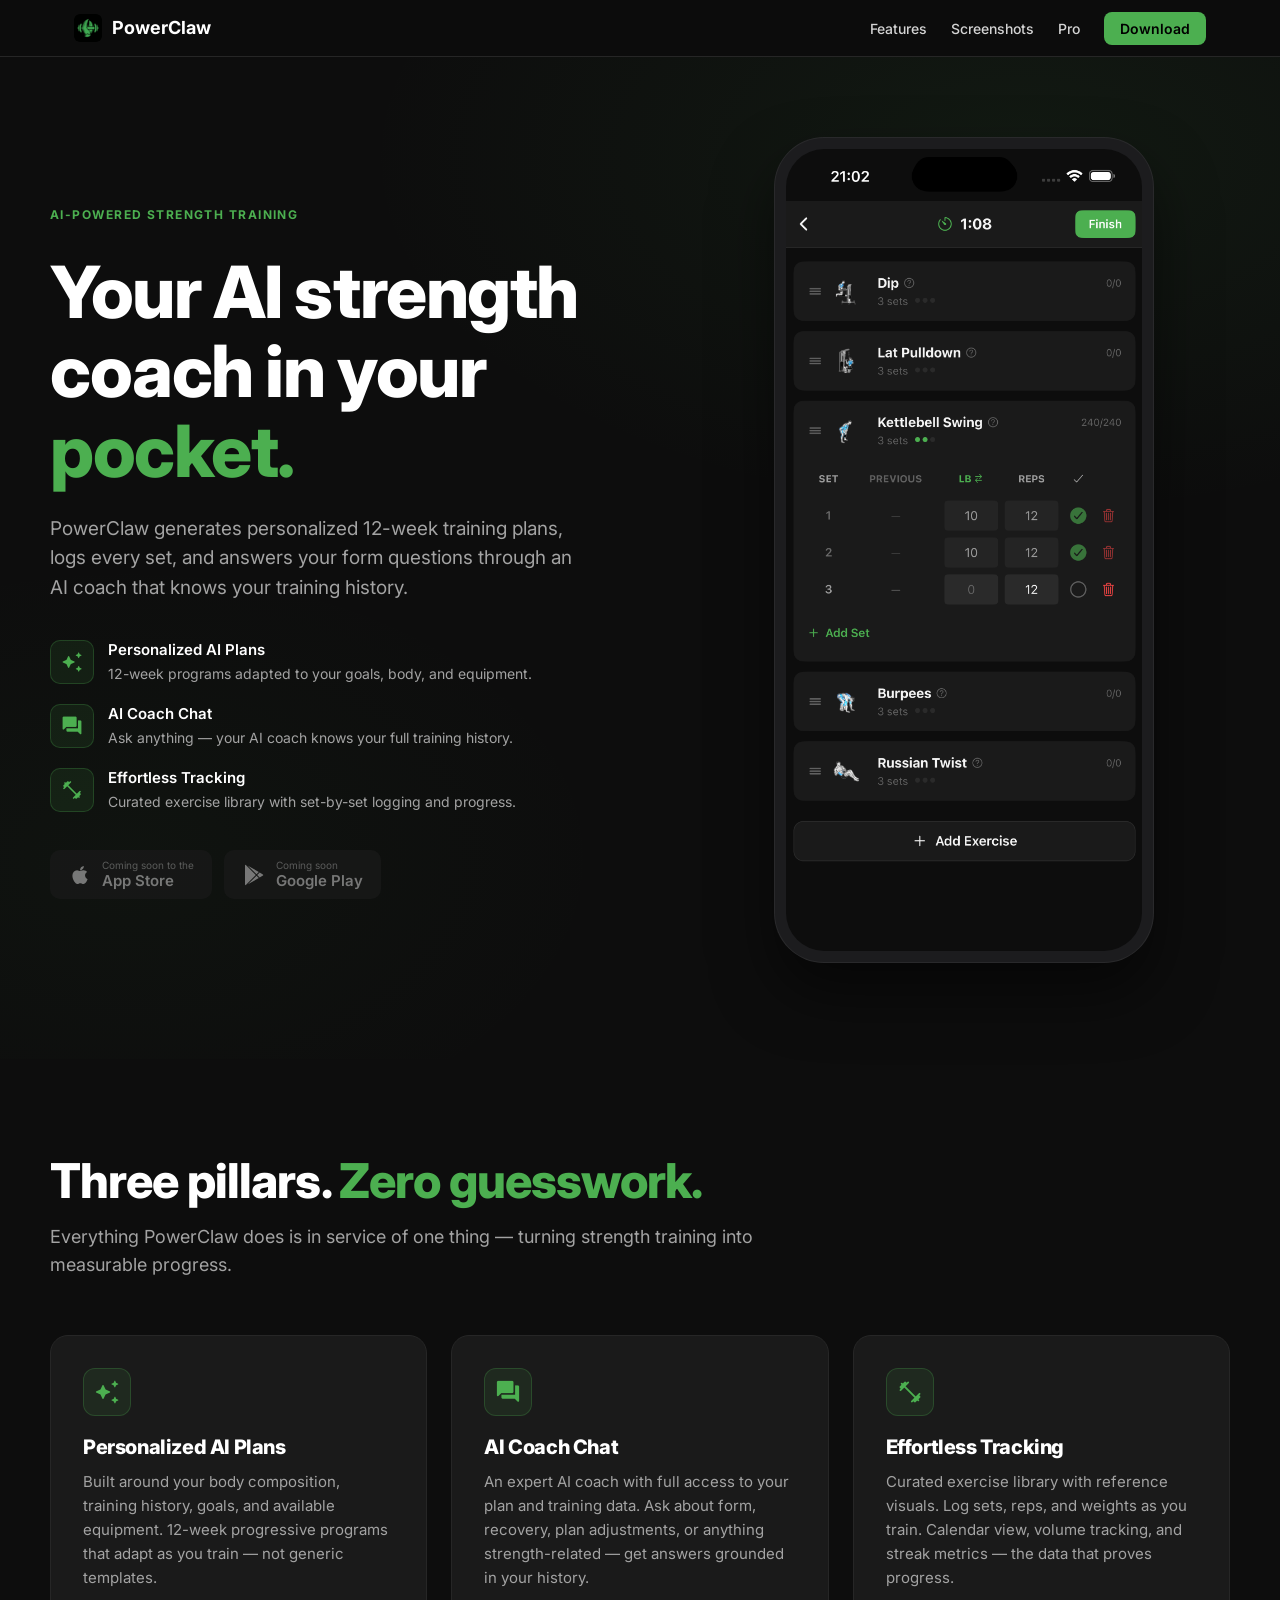
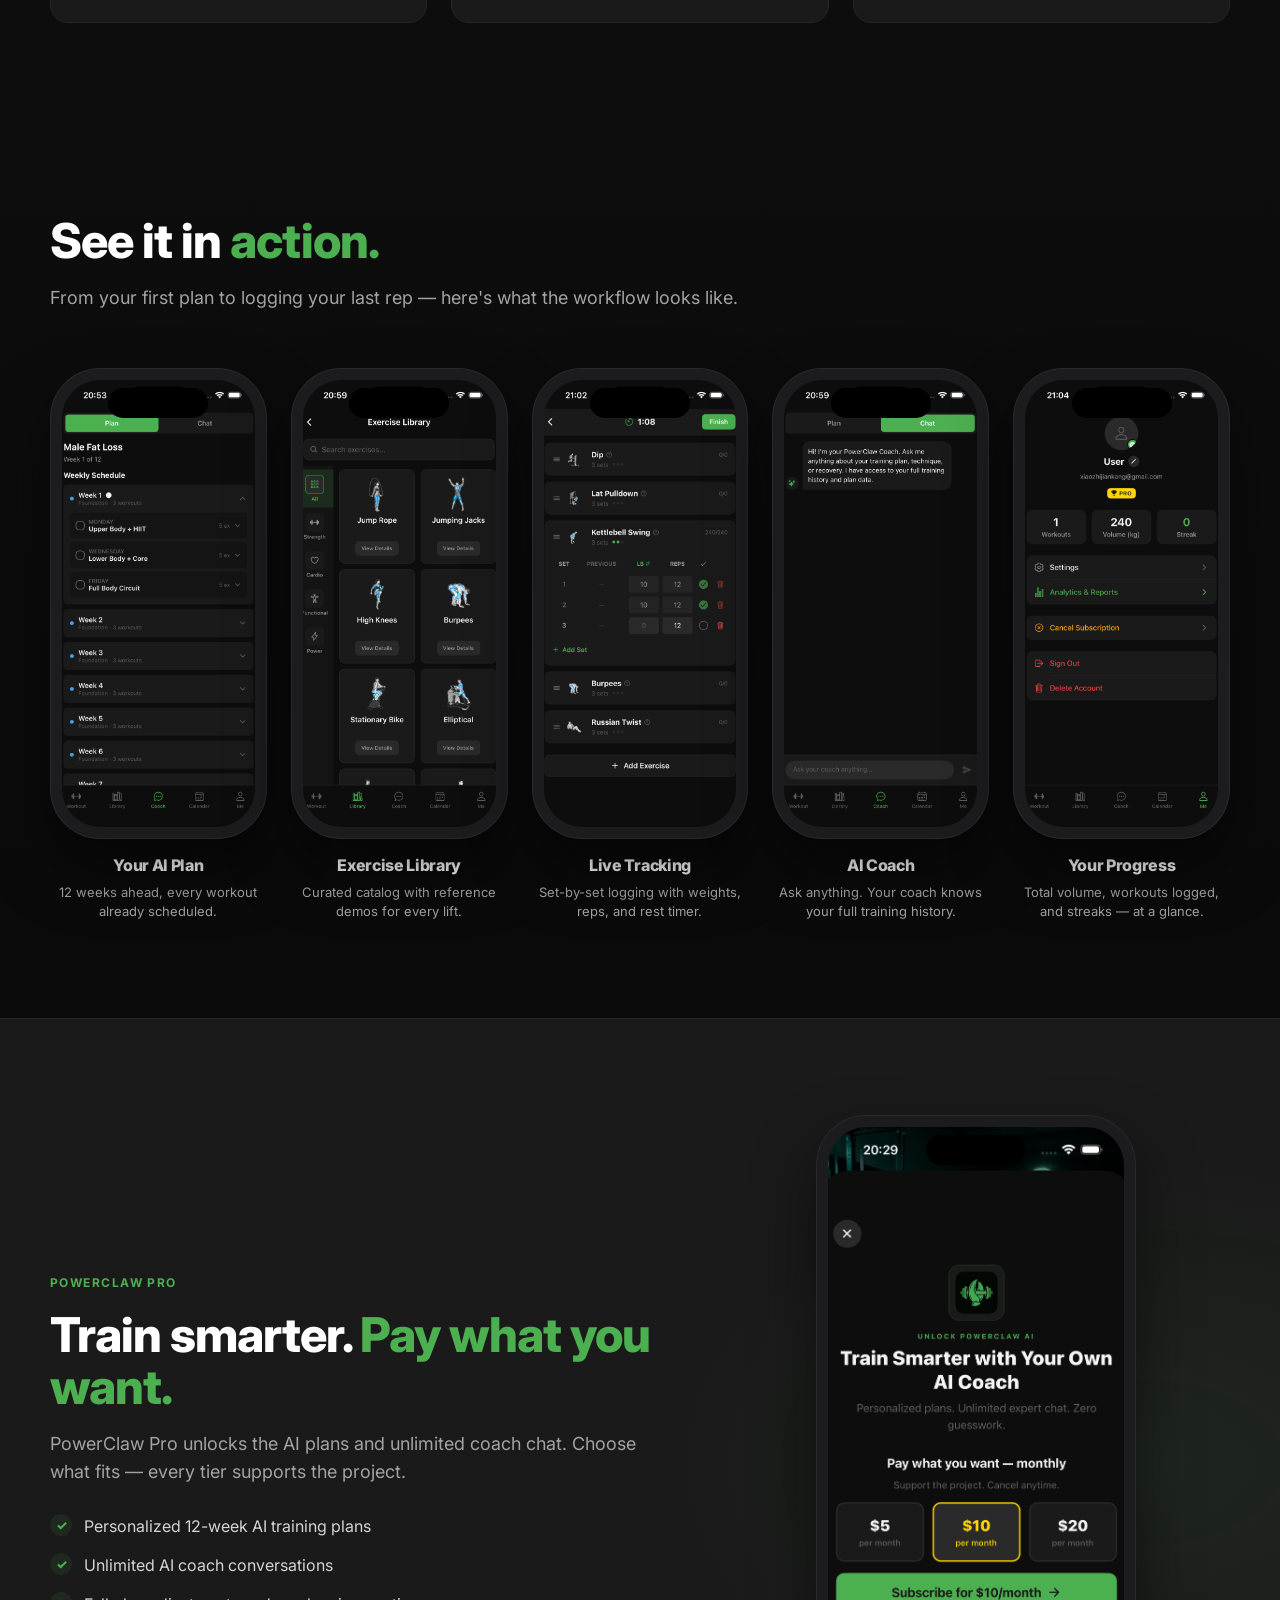
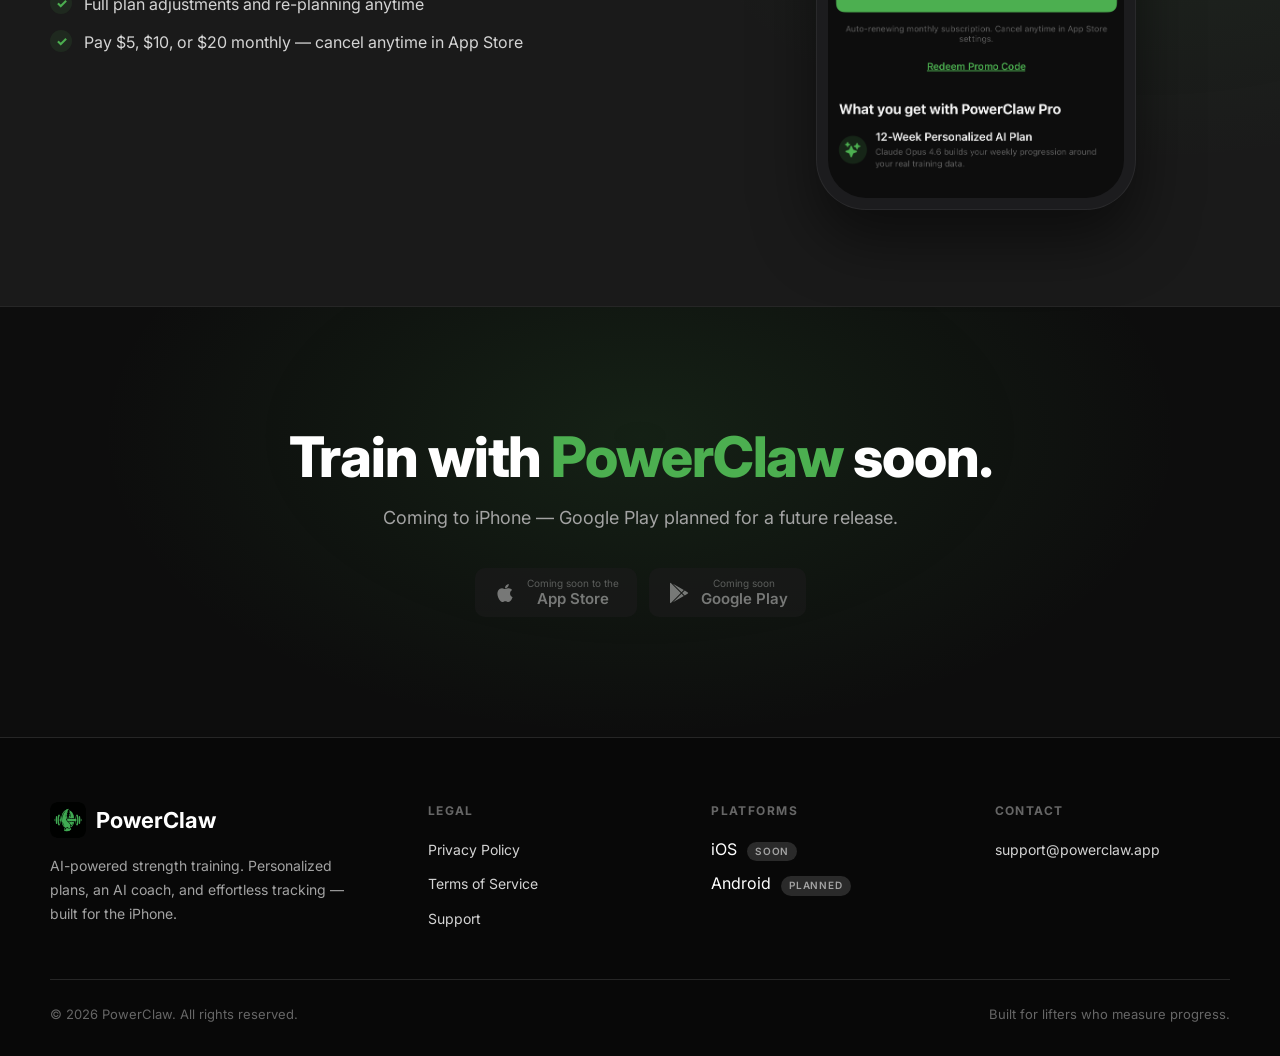
==== index.html @ 8680139c "init: PowerClaw marketing site 5-section dark-theme landing (hero / features / showcase / pro / cta)" ====
<!DOCTYPE html>
<html lang="en">
<head>
<meta charset="UTF-8">
<meta name="viewport" content="width=device-width, initial-scale=1">
<title>PowerClaw — AI-Powered Strength Training</title>
<meta name="description" content="PowerClaw generates personalized 12-week training plans, tracks every set, and answers your form questions through an AI coach that knows your training history.">
<meta property="og:title" content="PowerClaw — AI-Powered Strength Training">
<meta property="og:description" content="Personalized AI training plans, an AI coach that knows your data, and effortless workout tracking — all in one iPhone app.">
<meta property="og:type" content="website">
<meta property="og:url" content="https://powerclaw.app/">
<meta name="theme-color" content="#0D0D0D">
<link rel="icon" type="image/png" href="assets/logo.png">
<link rel="preconnect" href="https://fonts.googleapis.com">
<link rel="preconnect" href="https://fonts.gstatic.com" crossorigin>
<link href="https://fonts.googleapis.com/css2?family=Inter:wght@400;500;600;700;800;900&display=swap" rel="stylesheet">
<link rel="stylesheet" href="https://fonts.googleapis.com/icon?family=Material+Symbols+Rounded:opsz,wght,FILL,GRAD@48,500,1,0">
<style>
  * { box-sizing: border-box; margin: 0; padding: 0; }
  :root {
    --brand: #4CAF50;
    --brand-dark: #388E3C;
    --brand-light: #66BB6A;
    --brand-tint: rgba(76, 175, 80, 0.1);
    --bg-page: #0D0D0D;
    --bg-surface: #1A1A1A;
    --bg-surface-2: #232323;
    --bg-elevated: #2A2A2A;
    --text-primary: #FFFFFF;
    --text-secondary: #D4D4D4;
    --text-tertiary: #A3A3A3;
    --text-muted: #666666;
    --border: #262626;
    --border-strong: #333333;
  }
  /* Material Symbols Rounded — declares the .ms class so <span class="ms">icon_name</span> renders as a glyph */
  .ms {
    font-family: 'Material Symbols Rounded';
    font-weight: 500;
    font-style: normal;
    line-height: 1;
    text-transform: none;
    letter-spacing: normal;
    white-space: nowrap;
    word-wrap: normal;
    direction: ltr;
    -webkit-font-feature-settings: 'liga';
    -webkit-font-smoothing: antialiased;
    font-variation-settings: 'FILL' 1, 'wght' 500, 'GRAD' 0, 'opsz' 48;
  }

  html { scroll-behavior: smooth; }
  body {
    font-family: 'Inter', -apple-system, BlinkMacSystemFont, sans-serif;
    background: var(--bg-page);
    color: var(--text-primary);
    line-height: 1.55;
    -webkit-font-smoothing: antialiased;
    -moz-osx-font-smoothing: grayscale;
  }

  /* iPhone device frame — wraps a 1320x2868 screenshot */
  .phone {
    position: relative;
    width: 100%;
    max-width: 320px;
    aspect-ratio: 1320 / 2868;
    background: #1C1C1E;
    border-radius: 50px;
    padding: 12px;
    box-shadow:
      0 30px 60px rgba(0, 0, 0, 0.5),
      0 0 0 1px rgba(255, 255, 255, 0.06) inset;
    margin: 0 auto;
  }
  .phone img {
    width: 100%; height: 100%;
    border-radius: 38px;
    display: block;
    object-fit: cover;
  }
  /* Dynamic Island */
  .phone::before {
    content: ""; position: absolute;
    top: 20px; left: 50%; transform: translateX(-50%);
    width: 100px; height: 30px;
    background: #000;
    border-radius: 16px;
    z-index: 2;
  }
  .phone.lg { max-width: 380px; }

  /* Top nav */
  nav.top {
    position: sticky; top: 0; z-index: 50;
    background: rgba(13, 13, 13, 0.85);
    backdrop-filter: saturate(180%) blur(20px);
    -webkit-backdrop-filter: saturate(180%) blur(20px);
    border-bottom: 1px solid var(--border);
  }
  nav.top .inner {
    max-width: 1180px; margin: 0 auto;
    padding: 14px 24px;
    display: flex; align-items: center; justify-content: space-between;
  }
  nav.top .logo {
    display: flex; align-items: center; gap: 10px;
    color: var(--text-primary); text-decoration: none;
    font-weight: 700; font-size: 18px;
  }
  nav.top .logo img { width: 28px; height: 28px; border-radius: 6px; }
  nav.top ul { list-style: none; display: flex; align-items: center; gap: 24px; }
  nav.top a { color: var(--text-secondary); text-decoration: none; font-size: 14px; font-weight: 500; }
  nav.top a:hover { color: var(--text-primary); }
  nav.top .btn-cta {
    background: var(--brand);
    color: #000;
    padding: 8px 16px;
    border-radius: 8px;
    font-weight: 600;
  }
  nav.top .btn-cta:hover { background: var(--brand-light); color: #000; }
  .desktop-only { display: list-item; }
  @media (max-width: 640px) { .desktop-only { display: none; } }

  /* Section + container */
  .section { padding: 96px 24px; }
  .container { max-width: 1180px; margin: 0 auto; }
  h1, h2, h3, h4 { font-weight: 800; letter-spacing: -0.02em; line-height: 1.1; }
  h1 span, h2 span { color: var(--brand); }
  .eyebrow {
    display: inline-block;
    text-transform: uppercase; letter-spacing: 0.12em;
    font-size: 12px; font-weight: 700;
    color: var(--brand);
    margin-bottom: 16px;
  }
  .section-lead { color: var(--text-tertiary); font-size: 18px; max-width: 720px; margin: 16px 0 56px; }

  /* HERO */
  section.hero {
    padding: 80px 24px 96px;
    background:
      radial-gradient(1100px 600px at 80% 10%, rgba(76, 175, 80, 0.08), transparent 60%),
      radial-gradient(800px 500px at 10% 80%, rgba(76, 175, 80, 0.04), transparent 60%),
      var(--bg-page);
  }
  section.hero .inner {
    max-width: 1180px; margin: 0 auto;
    display: grid; grid-template-columns: 1.1fr 1fr; gap: 64px;
    align-items: center;
  }
  section.hero h1 { font-size: clamp(40px, 6vw, 72px); margin: 12px 0 24px; }
  section.hero .lead { color: var(--text-tertiary); font-size: 19px; max-width: 540px; margin-bottom: 36px; }
  .hero-pillars { display: flex; flex-direction: column; gap: 16px; margin-bottom: 36px; }
  .hero-pillar { display: flex; gap: 14px; align-items: center; }
  .hero-pillar .icon {
    flex-shrink: 0;
    width: 44px; height: 44px;
    background: var(--brand-tint);
    border: 1px solid rgba(76, 175, 80, 0.25);
    border-radius: 10px;
    display: grid; place-items: center;
    color: var(--brand);
  }
  .hero-pillar .icon .ms { font-size: 22px; }
  .hero-pillar .txt strong { display: block; color: var(--text-primary); font-weight: 600; font-size: 15px; }
  .hero-pillar .txt span { color: var(--text-tertiary); font-size: 14px; }
  .stores { display: flex; gap: 12px; flex-wrap: wrap; }
  .store-btn {
    display: inline-flex; align-items: center; gap: 10px;
    background: #fff; color: #000;
    padding: 10px 18px;
    border-radius: 10px;
    text-decoration: none;
    transition: transform 0.15s ease;
  }
  .store-btn:hover { transform: translateY(-2px); }
  .store-btn svg { width: 24px; height: 24px; fill: #000; }
  .store-btn .meta { display: flex; flex-direction: column; line-height: 1.15; }
  .store-btn .meta small { font-size: 10px; opacity: 0.7; }
  .store-btn .meta strong { font-size: 15px; font-weight: 600; }
  .store-btn.disabled {
    background: var(--bg-surface);
    color: var(--text-tertiary);
    pointer-events: none;
    opacity: 0.7;
  }
  .store-btn.disabled svg { fill: var(--text-tertiary); }

  @media (max-width: 900px) {
    section.hero .inner { grid-template-columns: 1fr; gap: 48px; }
    section.hero h1 { text-align: center; }
    section.hero .lead { text-align: center; margin-left: auto; margin-right: auto; }
    .hero-pillars { max-width: 480px; margin-left: auto; margin-right: auto; }
    .stores { justify-content: center; }
  }

  /* FEATURES */
  #features { background: var(--bg-page); }
  #features h2 { font-size: clamp(32px, 4.5vw, 48px); }
  .features {
    display: grid; grid-template-columns: repeat(3, 1fr); gap: 24px;
  }
  .feature-card {
    background: var(--bg-surface);
    border: 1px solid var(--border);
    border-radius: 18px;
    padding: 32px;
    transition: transform 0.2s ease, border-color 0.2s ease;
  }
  .feature-card:hover {
    transform: translateY(-4px);
    border-color: var(--border-strong);
  }
  .feature-icon {
    width: 48px; height: 48px;
    background: var(--brand-tint);
    border: 1px solid rgba(76, 175, 80, 0.25);
    border-radius: 12px;
    display: grid; place-items: center;
    color: var(--brand);
    margin-bottom: 20px;
  }
  .feature-icon .ms { font-size: 26px; }
  .feature-card h3 { font-size: 20px; margin-bottom: 12px; }
  .feature-card p { color: var(--text-tertiary); font-size: 15px; line-height: 1.6; }
  @media (max-width: 900px) { .features { grid-template-columns: 1fr; } }

  /* SHOWCASE */
  #screenshots { background: linear-gradient(180deg, var(--bg-page) 0%, #0A0A0A 100%); }
  #screenshots h2 { font-size: clamp(32px, 4.5vw, 48px); }
  .showcase-grid {
    display: grid; grid-template-columns: repeat(5, 1fr); gap: 24px;
    margin-top: 16px;
  }
  .ss-card { text-align: center; }
  .ss-card .phone { margin-bottom: 18px; max-width: 220px; }
  .ss-card h4 { font-size: 16px; margin-bottom: 8px; }
  .ss-card p { color: var(--text-tertiary); font-size: 13px; line-height: 1.5; }
  @media (max-width: 1100px) { .showcase-grid { grid-template-columns: repeat(3, 1fr); } }
  @media (max-width: 700px) { .showcase-grid { grid-template-columns: repeat(2, 1fr); gap: 32px 16px; } }
  @media (max-width: 420px) { .showcase-grid { grid-template-columns: 1fr; } }

  /* PRO */
  #pro {
    background:
      radial-gradient(800px 500px at 90% 50%, rgba(76, 175, 80, 0.08), transparent 60%),
      var(--bg-surface);
    border-top: 1px solid var(--border);
    border-bottom: 1px solid var(--border);
  }
  #pro .inner {
    display: grid; grid-template-columns: 1.2fr 1fr; gap: 64px;
    align-items: center;
  }
  #pro h2 { font-size: clamp(32px, 4.5vw, 48px); }
  #pro .lead { color: var(--text-tertiary); font-size: 18px; margin: 16px 0 28px; }
  .pro-points {
    list-style: none; display: flex; flex-direction: column; gap: 14px;
    margin-top: 8px;
  }
  .pro-points li {
    display: flex; align-items: flex-start; gap: 12px;
    color: var(--text-secondary); font-size: 16px;
  }
  .pro-points li::before {
    content: "✓";
    color: var(--brand);
    font-weight: 800;
    flex-shrink: 0;
    width: 22px; height: 22px;
    background: var(--brand-tint);
    border-radius: 50%;
    display: grid; place-items: center;
    font-size: 13px;
  }
  @media (max-width: 900px) { #pro .inner { grid-template-columns: 1fr; gap: 48px; } }

  /* CTA */
  section.cta {
    padding: 120px 24px;
    background:
      radial-gradient(900px 500px at 50% 30%, rgba(76, 175, 80, 0.12), transparent 60%),
      var(--bg-page);
    text-align: center;
  }
  section.cta h2 { font-size: clamp(36px, 5vw, 56px); margin-bottom: 16px; }
  section.cta p { color: var(--text-tertiary); font-size: 18px; margin-bottom: 36px; }
  section.cta .stores { justify-content: center; }

  /* Footer */
  footer {
    background: #080808;
    border-top: 1px solid var(--border);
    padding: 64px 24px 32px;
  }
  footer .inner { max-width: 1180px; margin: 0 auto; }
  .footer-grid {
    display: grid; grid-template-columns: 1.4fr 1fr 1fr 1fr; gap: 48px;
    margin-bottom: 48px;
  }
  .footer-brand .logo {
    display: flex; align-items: center; gap: 10px;
    color: var(--text-primary); text-decoration: none;
    font-weight: 700; font-size: 22px;
    margin-bottom: 16px;
  }
  .footer-brand .logo img { width: 36px; height: 36px; border-radius: 8px; }
  .footer-brand p { color: var(--text-tertiary); font-size: 14px; max-width: 300px; line-height: 1.7; }
  footer h5 { font-size: 12px; text-transform: uppercase; letter-spacing: 0.12em; color: var(--text-muted); margin-bottom: 16px; font-weight: 700; }
  footer ul { list-style: none; display: flex; flex-direction: column; gap: 10px; }
  footer ul a { color: var(--text-secondary); text-decoration: none; font-size: 14px; transition: color 0.15s; }
  footer ul a:hover { color: var(--brand); }
  .pill {
    display: inline-block;
    background: var(--bg-elevated);
    color: var(--text-tertiary);
    font-size: 10px;
    font-weight: 600;
    padding: 2px 8px;
    border-radius: 10px;
    margin-left: 6px;
    text-transform: uppercase;
    letter-spacing: 0.08em;
  }
  .footer-bottom {
    border-top: 1px solid var(--border);
    padding-top: 24px;
    display: flex; justify-content: space-between; align-items: center;
    color: var(--text-muted); font-size: 13px;
  }
  @media (max-width: 900px) { .footer-grid { grid-template-columns: 1fr 1fr; gap: 32px; } }
  @media (max-width: 540px) {
    .footer-grid { grid-template-columns: 1fr; }
    .footer-bottom { flex-direction: column; gap: 8px; text-align: center; }
  }
</style>
</head>
<body>

<!-- NAV -->
<nav class="top">
  <div class="inner">
    <a href="#" class="logo"><img src="assets/logo.png" alt="PowerClaw logo">PowerClaw</a>
    <ul>
      <li class="desktop-only"><a href="#features">Features</a></li>
      <li class="desktop-only"><a href="#screenshots">Screenshots</a></li>
      <li class="desktop-only"><a href="#pro">Pro</a></li>
      <li><a href="#download" class="btn-cta">Download</a></li>
    </ul>
  </div>
</nav>

<!-- HERO -->
<section class="hero">
  <div class="inner">
    <div>
      <div class="eyebrow">AI-Powered Strength Training</div>
      <h1>Your AI strength<br>coach in your <span>pocket.</span></h1>
      <p class="lead">PowerClaw generates personalized 12-week training plans, logs every set, and answers your form questions through an AI coach that knows your training history.</p>

      <div class="hero-pillars">
        <div class="hero-pillar">
          <div class="icon"><span class="ms">auto_awesome</span></div>
          <div class="txt">
            <strong>Personalized AI Plans</strong>
            <span>12-week programs adapted to your goals, body, and equipment.</span>
          </div>
        </div>
        <div class="hero-pillar">
          <div class="icon"><span class="ms">forum</span></div>
          <div class="txt">
            <strong>AI Coach Chat</strong>
            <span>Ask anything — your AI coach knows your full training history.</span>
          </div>
        </div>
        <div class="hero-pillar">
          <div class="icon"><span class="ms">fitness_center</span></div>
          <div class="txt">
            <strong>Effortless Tracking</strong>
            <span>Curated exercise library with set-by-set logging and progress.</span>
          </div>
        </div>
      </div>

      <div class="stores">
        <a href="#" class="store-btn disabled" aria-label="App Store — Coming Soon">
          <svg viewBox="0 0 24 24"><path d="M17.05 20.28c-.98.95-2.05.8-3.08.35-1.09-.46-2.09-.48-3.24 0-1.44.62-2.2.44-3.06-.35C2.79 15.25 3.51 7.59 9.05 7.31c1.35.07 2.29.74 3.08.8 1.18-.24 2.31-.93 3.57-.84 1.51.12 2.65.72 3.4 1.8-3.12 1.87-2.38 5.98.48 7.13-.57 1.5-1.31 2.99-2.54 4.08zM12.03 7.25c-.15-2.23 1.66-4.07 3.74-4.25.29 2.58-2.34 4.5-3.74 4.25z"/></svg>
          <span class="meta"><small>Coming soon to the</small><strong>App Store</strong></span>
        </a>
        <a href="#" class="store-btn disabled" aria-label="Google Play — Coming Soon">
          <svg viewBox="0 0 24 24"><path d="M3.609 1.814 13.792 12 3.61 22.186a.996.996 0 0 1-.61-.92V2.734a.996.996 0 0 1 .609-.92zm10.89 10.893 2.302 2.302-10.937 6.333 8.635-8.635zm3.199-3.198 2.807 1.626a1 1 0 0 1 0 1.732l-2.808 1.626L15.207 12l2.491-2.491zM5.864 2.658 16.802 8.99l-2.302 2.302L5.864 2.658z"/></svg>
          <span class="meta"><small>Coming soon</small><strong>Google Play</strong></span>
        </a>
      </div>
    </div>
    <div>
      <div class="phone lg">
        <img src="assets/screenshots/07-active-workout.png" alt="PowerClaw active workout screen showing set-by-set tracking">
      </div>
    </div>
  </div>
</section>

<!-- FEATURES -->
<section class="section" id="features">
  <div class="container">
    <h2>Three pillars. <span>Zero guesswork.</span></h2>
    <p class="section-lead">Everything PowerClaw does is in service of one thing — turning strength training into measurable progress.</p>
    <div class="features">
      <div class="feature-card">
        <div class="feature-icon"><span class="ms">auto_awesome</span></div>
        <h3>Personalized AI Plans</h3>
        <p>Built around your body composition, training history, goals, and available equipment. 12-week progressive programs that adapt as you train — not generic templates.</p>
      </div>
      <div class="feature-card">
        <div class="feature-icon"><span class="ms">forum</span></div>
        <h3>AI Coach Chat</h3>
        <p>An expert AI coach with full access to your plan and training data. Ask about form, recovery, plan adjustments, or anything strength-related — get answers grounded in your history.</p>
      </div>
      <div class="feature-card">
        <div class="feature-icon"><span class="ms">fitness_center</span></div>
        <h3>Effortless Tracking</h3>
        <p>Curated exercise library with reference visuals. Log sets, reps, and weights as you train. Calendar view, volume tracking, and streak metrics — the data that proves progress.</p>
      </div>
    </div>
  </div>
</section>

<!-- SCREENSHOTS -->
<section class="section showcase" id="screenshots">
  <div class="container">
    <h2>See it in <span>action.</span></h2>
    <p class="section-lead">From your first plan to logging your last rep — here's what the workflow looks like.</p>
    <div class="showcase-grid">
      <div class="ss-card">
        <div class="phone">
          <img src="assets/screenshots/03c-plan-12week.png" alt="12-week AI training plan">
        </div>
        <h4>Your AI Plan</h4>
        <p>12 weeks ahead, every workout already scheduled.</p>
      </div>
      <div class="ss-card">
        <div class="phone">
          <img src="assets/screenshots/05-library.png" alt="Exercise library">
        </div>
        <h4>Exercise Library</h4>
        <p>Curated catalog with reference demos for every lift.</p>
      </div>
      <div class="ss-card">
        <div class="phone">
          <img src="assets/screenshots/07-active-workout.png" alt="Active workout tracking">
        </div>
        <h4>Live Tracking</h4>
        <p>Set-by-set logging with weights, reps, and rest timer.</p>
      </div>
      <div class="ss-card">
        <div class="phone">
          <img src="assets/screenshots/04-coach-chat.png" alt="AI coach chat interface">
        </div>
        <h4>AI Coach</h4>
        <p>Ask anything. Your coach knows your full training history.</p>
      </div>
      <div class="ss-card">
        <div class="phone">
          <img src="assets/screenshots/08-me-subscribed.png" alt="Profile and progress page">
        </div>
        <h4>Your Progress</h4>
        <p>Total volume, workouts logged, and streaks — at a glance.</p>
      </div>
    </div>
  </div>
</section>

<!-- PRO -->
<section class="section pro" id="pro">
  <div class="container">
    <div class="inner">
      <div>
        <div class="eyebrow">PowerClaw Pro</div>
        <h2>Train smarter. <span>Pay what you want.</span></h2>
        <p class="lead">PowerClaw Pro unlocks the AI plans and unlimited coach chat. Choose what fits — every tier supports the project.</p>
        <ul class="pro-points">
          <li>Personalized 12-week AI training plans</li>
          <li>Unlimited AI coach conversations</li>
          <li>Full plan adjustments and re-planning anytime</li>
          <li>Pay $5, $10, or $20 monthly — cancel anytime in App Store</li>
        </ul>
      </div>
      <div>
        <div class="phone">
          <img src="assets/screenshots/00-paywall.png" alt="PowerClaw Pro subscription tiers">
        </div>
      </div>
    </div>
  </div>
</section>

<!-- CTA -->
<section class="cta" id="download">
  <div class="container">
    <h2>Train with <span>PowerClaw</span> soon.</h2>
    <p>Coming to iPhone — Google Play planned for a future release.</p>
    <div class="stores">
      <a href="#" class="store-btn disabled" aria-label="App Store — Coming Soon">
        <svg viewBox="0 0 24 24"><path d="M17.05 20.28c-.98.95-2.05.8-3.08.35-1.09-.46-2.09-.48-3.24 0-1.44.62-2.2.44-3.06-.35C2.79 15.25 3.51 7.59 9.05 7.31c1.35.07 2.29.74 3.08.8 1.18-.24 2.31-.93 3.57-.84 1.51.12 2.65.72 3.4 1.8-3.12 1.87-2.38 5.98.48 7.13-.57 1.5-1.31 2.99-2.54 4.08zM12.03 7.25c-.15-2.23 1.66-4.07 3.74-4.25.29 2.58-2.34 4.5-3.74 4.25z"/></svg>
        <span class="meta"><small>Coming soon to the</small><strong>App Store</strong></span>
      </a>
      <a href="#" class="store-btn disabled" aria-label="Google Play — Coming Soon">
        <svg viewBox="0 0 24 24"><path d="M3.609 1.814 13.792 12 3.61 22.186a.996.996 0 0 1-.61-.92V2.734a.996.996 0 0 1 .609-.92zm10.89 10.893 2.302 2.302-10.937 6.333 8.635-8.635zm3.199-3.198 2.807 1.626a1 1 0 0 1 0 1.732l-2.808 1.626L15.207 12l2.491-2.491zM5.864 2.658 16.802 8.99l-2.302 2.302L5.864 2.658z"/></svg>
        <span class="meta"><small>Coming soon</small><strong>Google Play</strong></span>
      </a>
    </div>
  </div>
</section>

<!-- FOOTER -->
<footer>
  <div class="inner">
    <div class="footer-grid">
      <div class="footer-brand">
        <a href="#" class="logo"><img src="assets/logo.png" alt="PowerClaw logo">PowerClaw</a>
        <p>AI-powered strength training. Personalized plans, an AI coach, and effortless tracking — built for the iPhone.</p>
      </div>
      <div>
        <h5>Legal</h5>
        <ul>
          <li><a href="/privacy">Privacy Policy</a></li>
          <li><a href="/terms">Terms of Service</a></li>
          <li><a href="/support">Support</a></li>
        </ul>
      </div>
      <div>
        <h5>Platforms</h5>
        <ul>
          <li>iOS <span class="pill">Soon</span></li>
          <li>Android <span class="pill">Planned</span></li>
        </ul>
      </div>
      <div>
        <h5>Contact</h5>
        <ul>
          <li><a href="mailto:support@powerclaw.app">support@powerclaw.app</a></li>
        </ul>
      </div>
    </div>
    <div class="footer-bottom">
      <span>© 2026 PowerClaw. All rights reserved.</span>
      <span>Built for lifters who measure progress.</span>
    </div>
  </div>
</footer>

</body>
</html>
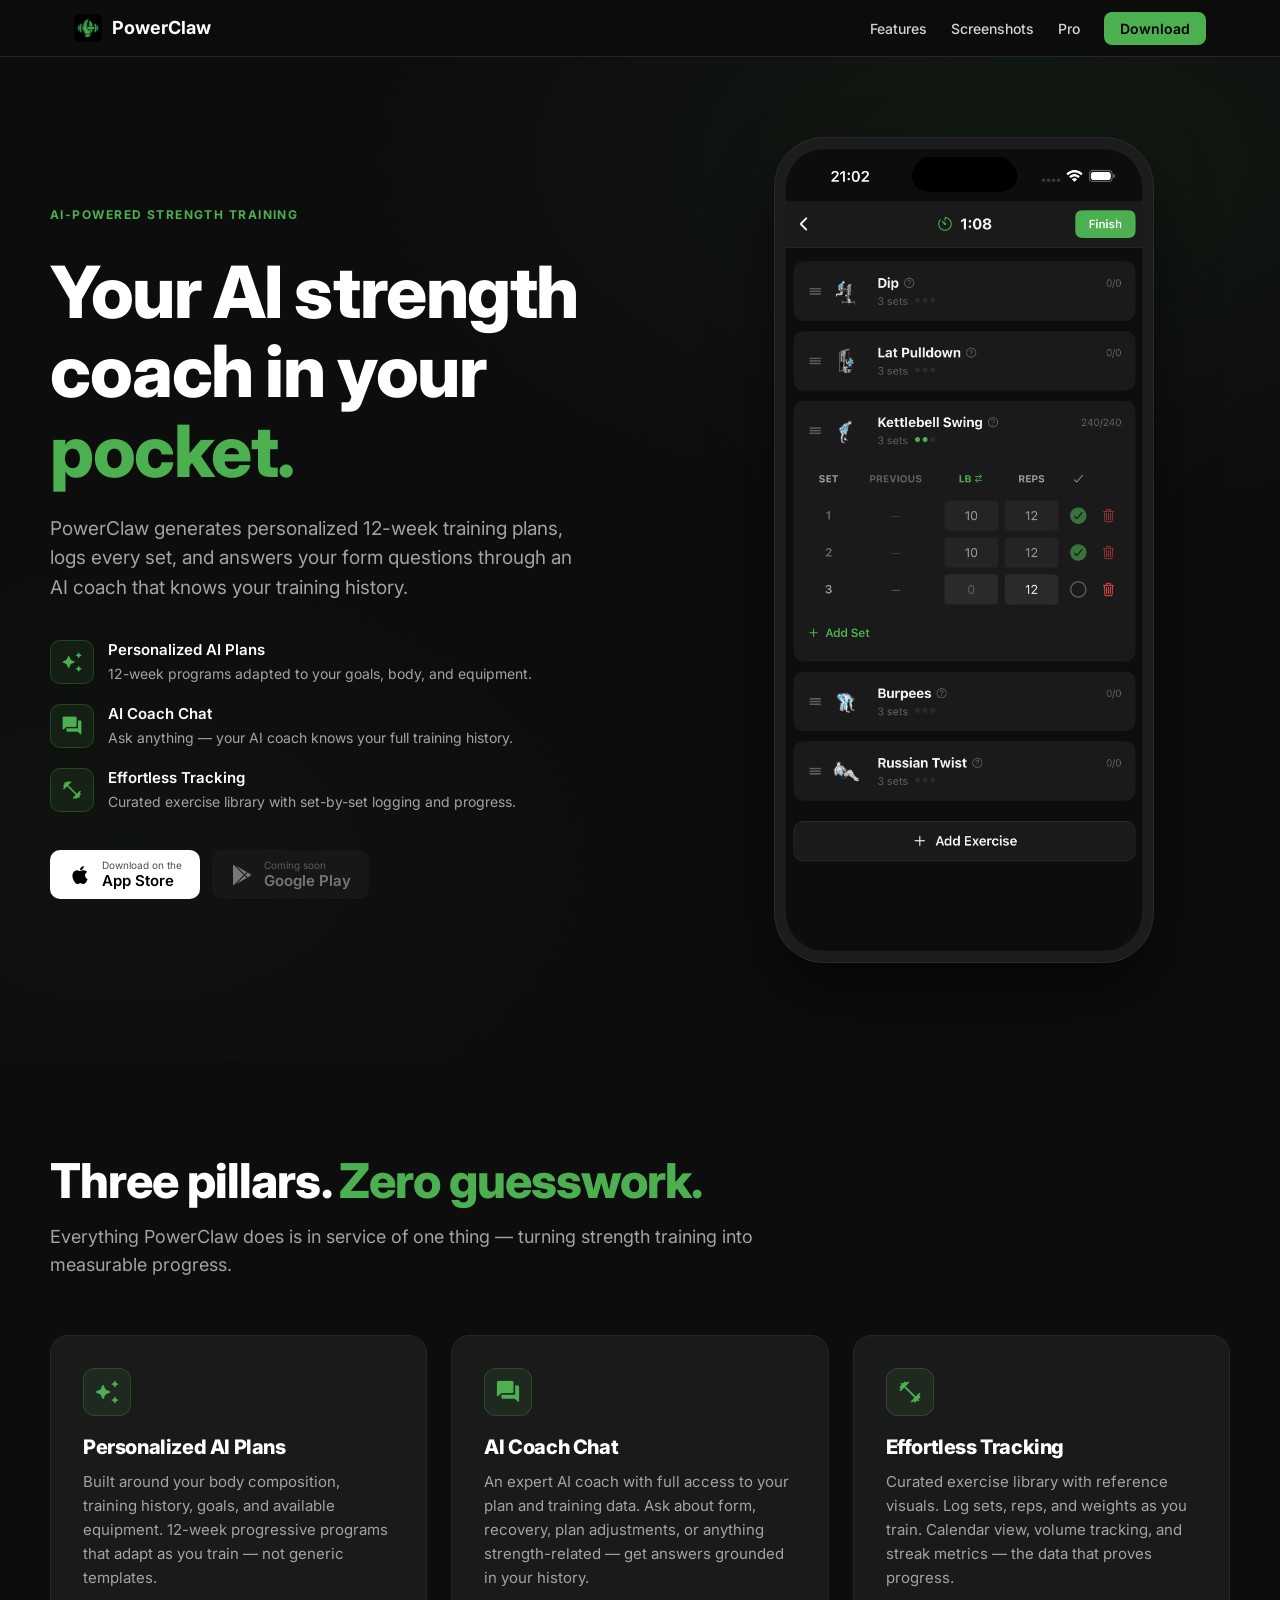
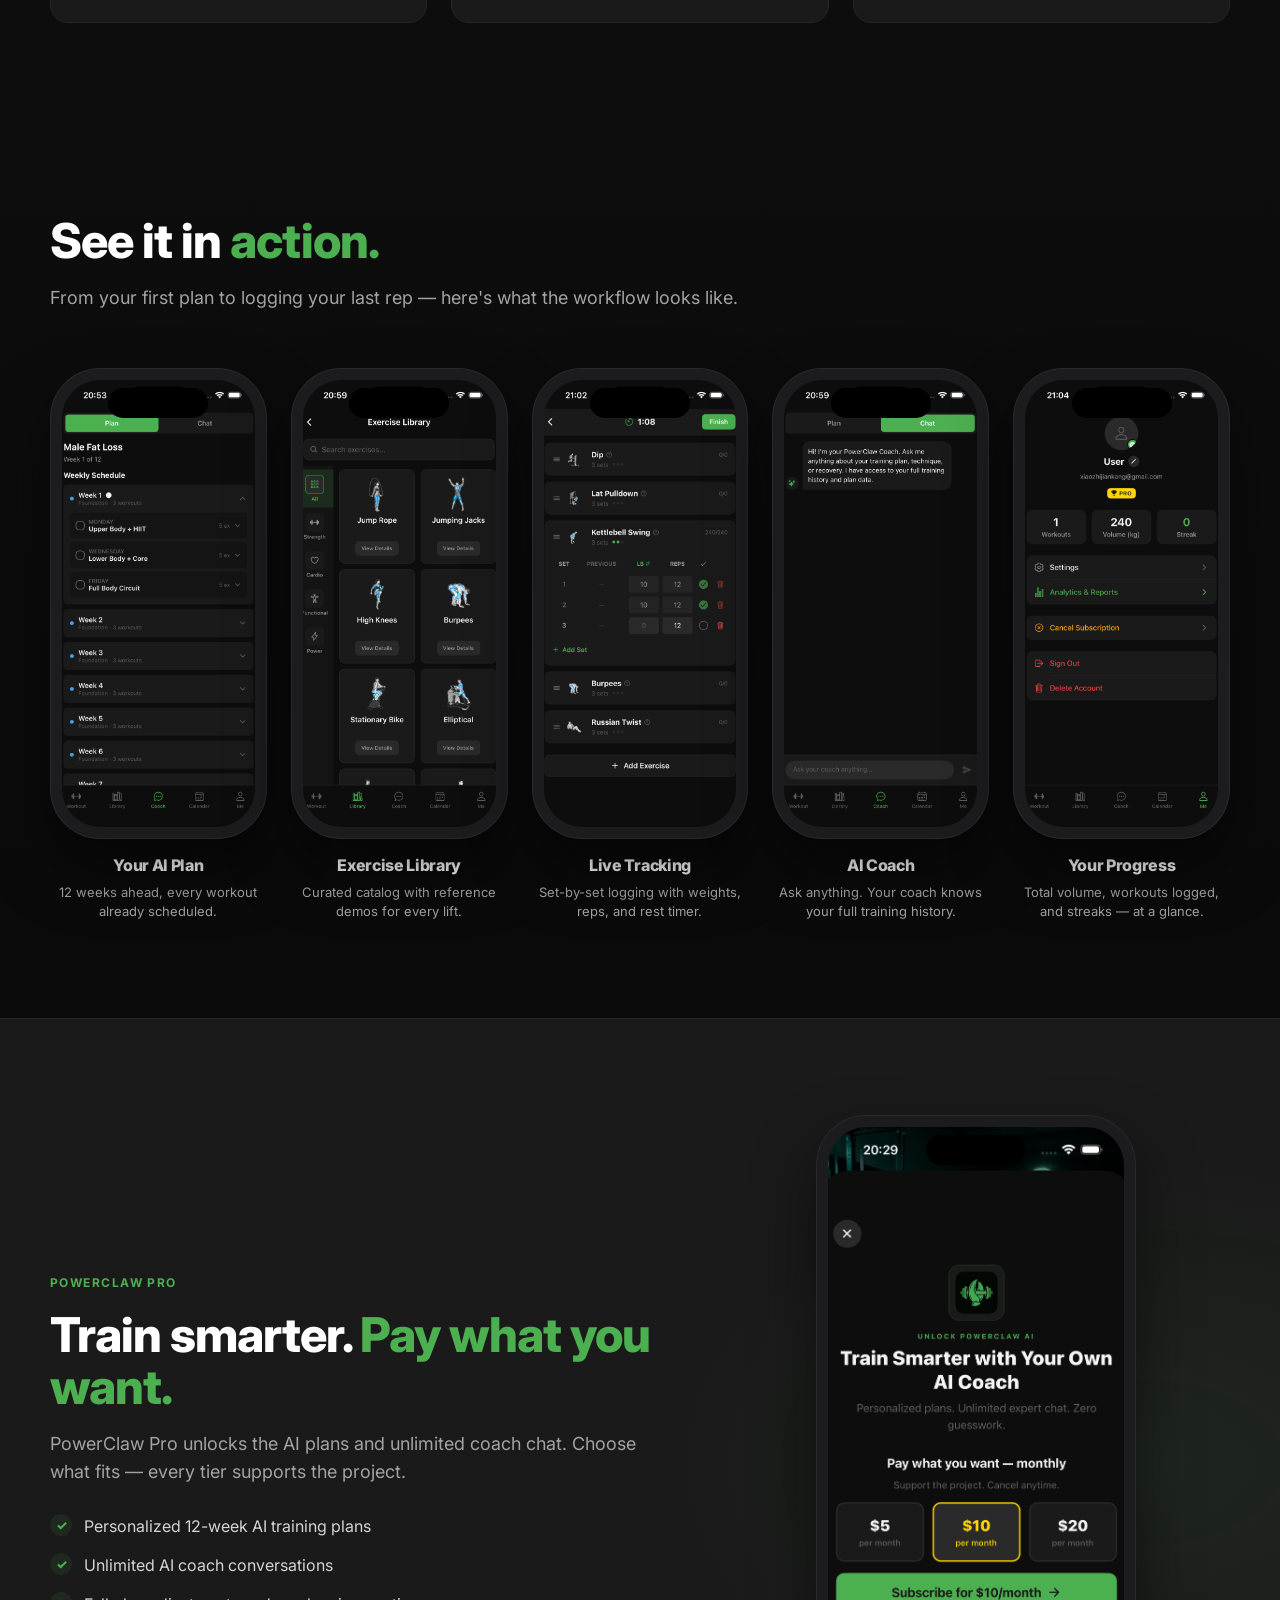
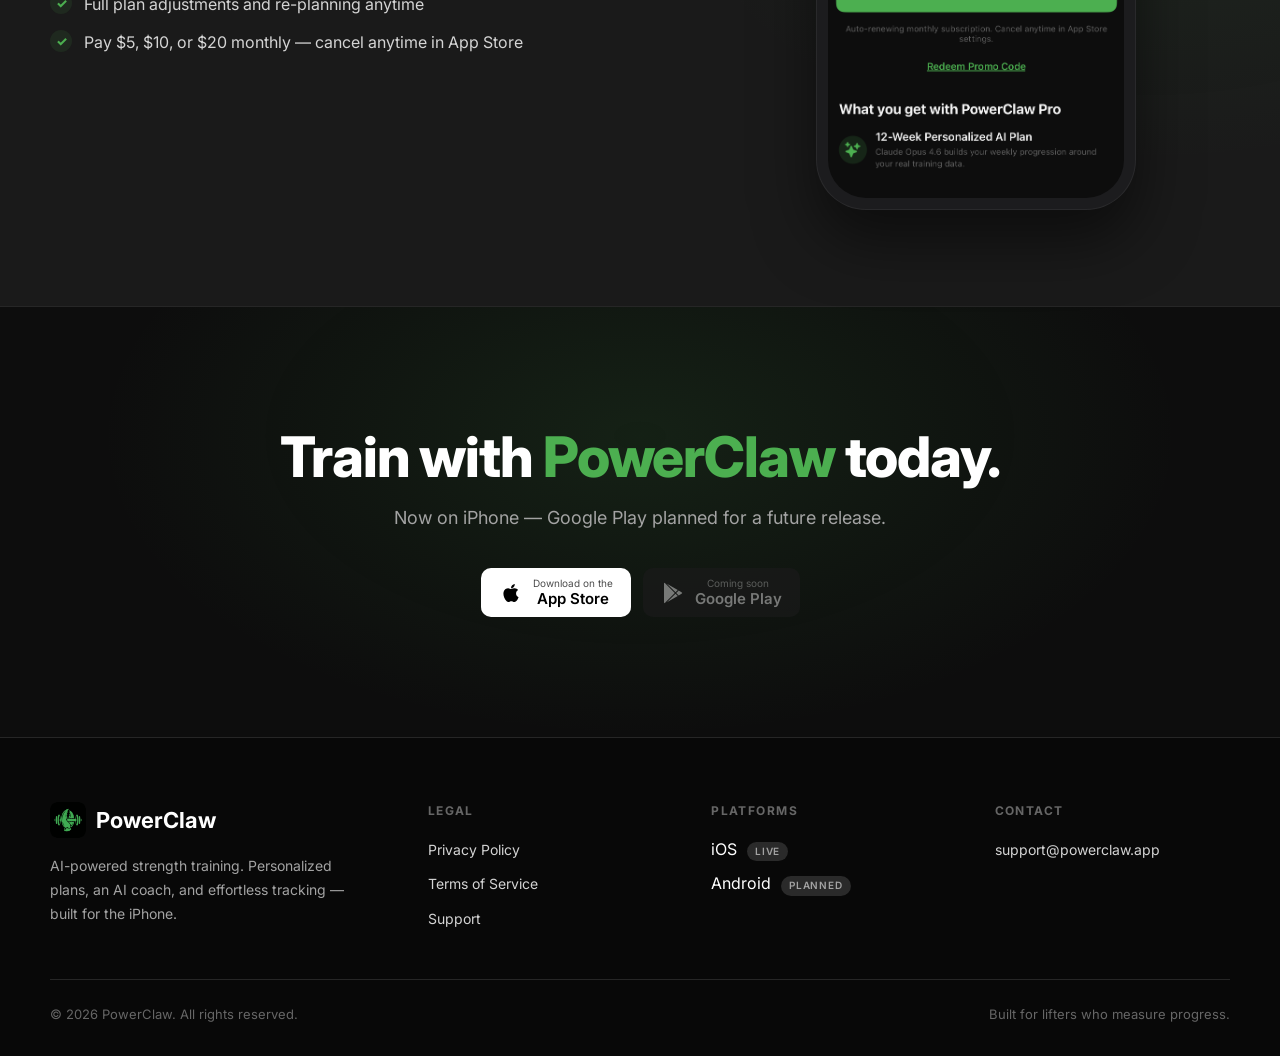
==== commit 102a5758: "feat: App Store 已上架 — 启用下载按钮指向真实链接 + 文案改为已发布语气 - hero/cta 两处 App Store 按钮: href 指向 apps.apple.com/ap" ====
--- a/index.html
+++ b/index.html
@@ -385,9 +385,9 @@
       </div>
 
       <div class="stores">
-        <a href="#" class="store-btn disabled" aria-label="App Store — Coming Soon">
+        <a href="https://apps.apple.com/app/id6761604798" target="_blank" rel="noopener" class="store-btn" aria-label="Download PowerClaw on the App Store">
           <svg viewBox="0 0 24 24"><path d="M17.05 20.28c-.98.95-2.05.8-3.08.35-1.09-.46-2.09-.48-3.24 0-1.44.62-2.2.44-3.06-.35C2.79 15.25 3.51 7.59 9.05 7.31c1.35.07 2.29.74 3.08.8 1.18-.24 2.31-.93 3.57-.84 1.51.12 2.65.72 3.4 1.8-3.12 1.87-2.38 5.98.48 7.13-.57 1.5-1.31 2.99-2.54 4.08zM12.03 7.25c-.15-2.23 1.66-4.07 3.74-4.25.29 2.58-2.34 4.5-3.74 4.25z"/></svg>
-          <span class="meta"><small>Coming soon to the</small><strong>App Store</strong></span>
+          <span class="meta"><small>Download on the</small><strong>App Store</strong></span>
         </a>
         <a href="#" class="store-btn disabled" aria-label="Google Play — Coming Soon">
           <svg viewBox="0 0 24 24"><path d="M3.609 1.814 13.792 12 3.61 22.186a.996.996 0 0 1-.61-.92V2.734a.996.996 0 0 1 .609-.92zm10.89 10.893 2.302 2.302-10.937 6.333 8.635-8.635zm3.199-3.198 2.807 1.626a1 1 0 0 1 0 1.732l-2.808 1.626L15.207 12l2.491-2.491zM5.864 2.658 16.802 8.99l-2.302 2.302L5.864 2.658z"/></svg>
@@ -500,12 +500,12 @@
 <!-- CTA -->
 <section class="cta" id="download">
   <div class="container">
-    <h2>Train with <span>PowerClaw</span> soon.</h2>
-    <p>Coming to iPhone — Google Play planned for a future release.</p>
+    <h2>Train with <span>PowerClaw</span> today.</h2>
+    <p>Now on iPhone — Google Play planned for a future release.</p>
     <div class="stores">
-      <a href="#" class="store-btn disabled" aria-label="App Store — Coming Soon">
+      <a href="https://apps.apple.com/app/id6761604798" target="_blank" rel="noopener" class="store-btn" aria-label="Download PowerClaw on the App Store">
         <svg viewBox="0 0 24 24"><path d="M17.05 20.28c-.98.95-2.05.8-3.08.35-1.09-.46-2.09-.48-3.24 0-1.44.62-2.2.44-3.06-.35C2.79 15.25 3.51 7.59 9.05 7.31c1.35.07 2.29.74 3.08.8 1.18-.24 2.31-.93 3.57-.84 1.51.12 2.65.72 3.4 1.8-3.12 1.87-2.38 5.98.48 7.13-.57 1.5-1.31 2.99-2.54 4.08zM12.03 7.25c-.15-2.23 1.66-4.07 3.74-4.25.29 2.58-2.34 4.5-3.74 4.25z"/></svg>
-        <span class="meta"><small>Coming soon to the</small><strong>App Store</strong></span>
+        <span class="meta"><small>Download on the</small><strong>App Store</strong></span>
       </a>
       <a href="#" class="store-btn disabled" aria-label="Google Play — Coming Soon">
         <svg viewBox="0 0 24 24"><path d="M3.609 1.814 13.792 12 3.61 22.186a.996.996 0 0 1-.61-.92V2.734a.996.996 0 0 1 .609-.92zm10.89 10.893 2.302 2.302-10.937 6.333 8.635-8.635zm3.199-3.198 2.807 1.626a1 1 0 0 1 0 1.732l-2.808 1.626L15.207 12l2.491-2.491zM5.864 2.658 16.802 8.99l-2.302 2.302L5.864 2.658z"/></svg>
@@ -534,7 +534,7 @@
       <div>
         <h5>Platforms</h5>
         <ul>
-          <li>iOS <span class="pill">Soon</span></li>
+          <li>iOS <span class="pill">Live</span></li>
           <li>Android <span class="pill">Planned</span></li>
         </ul>
       </div>
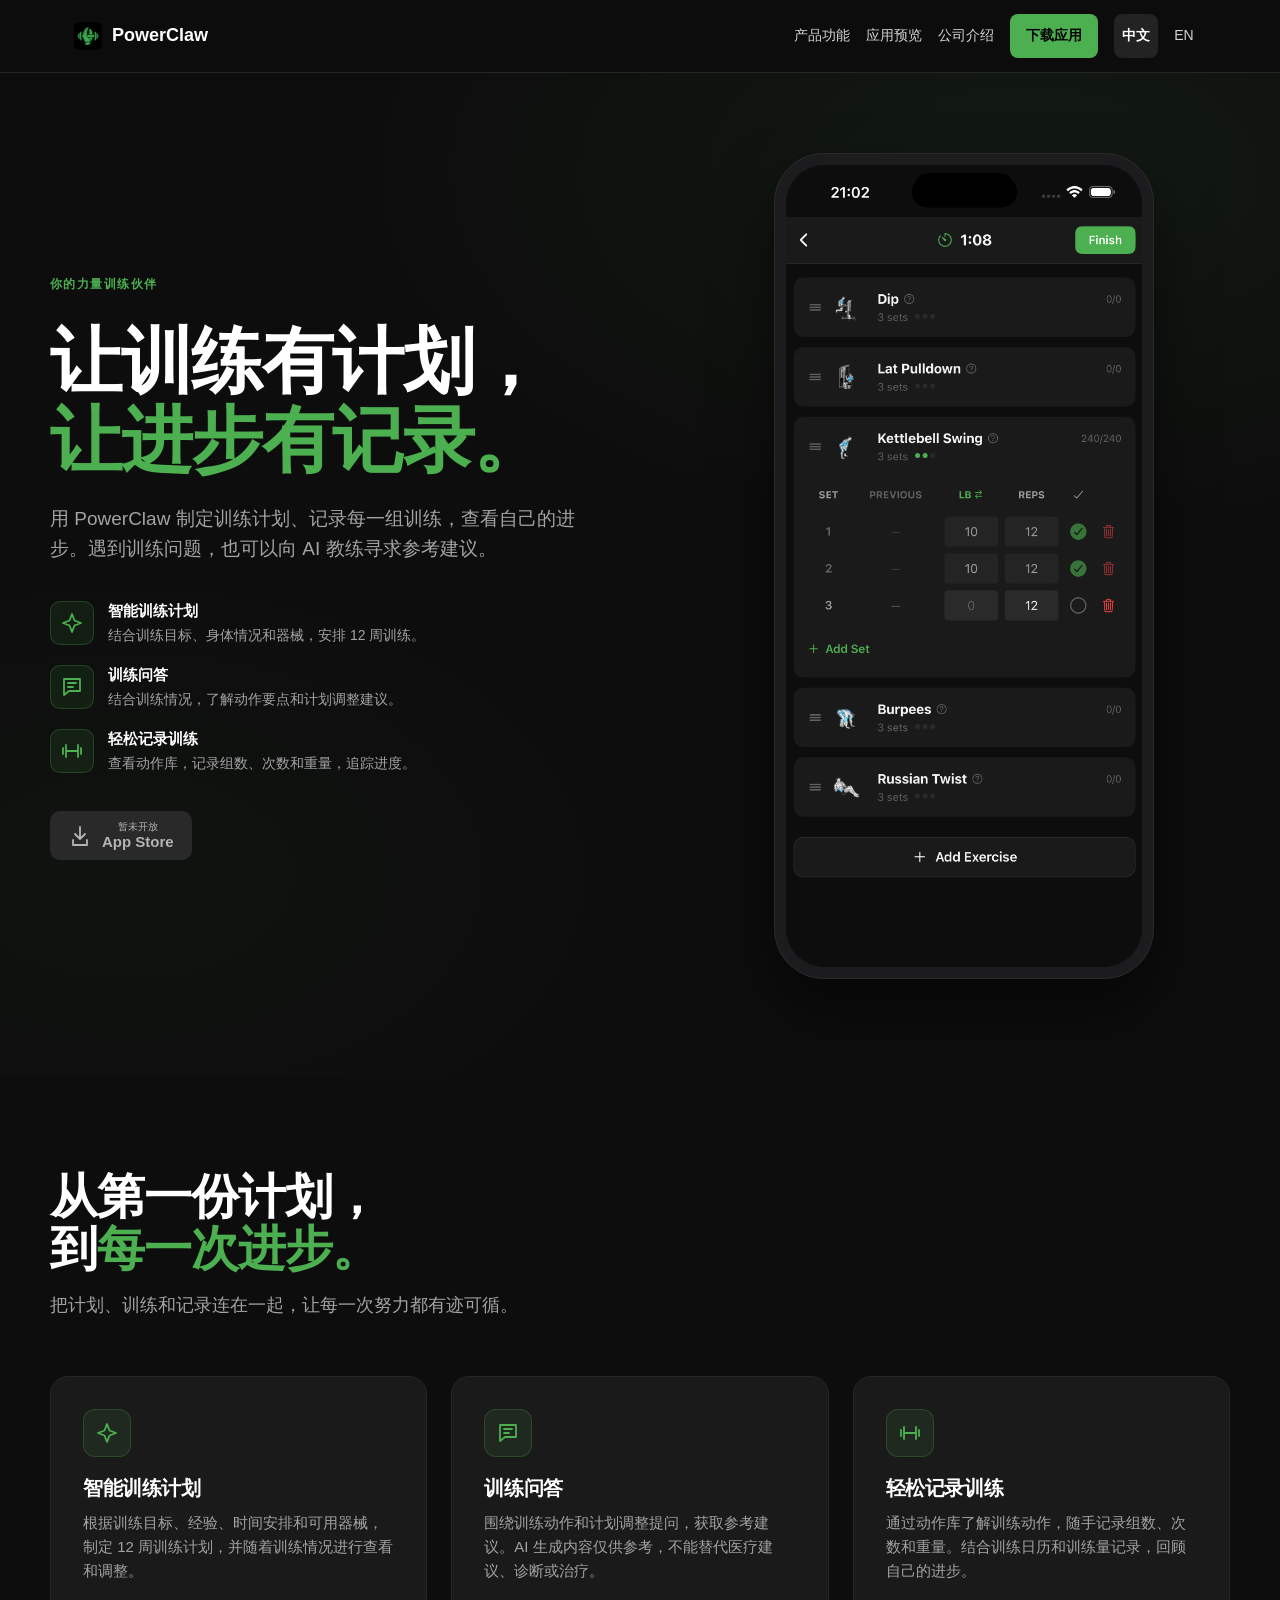
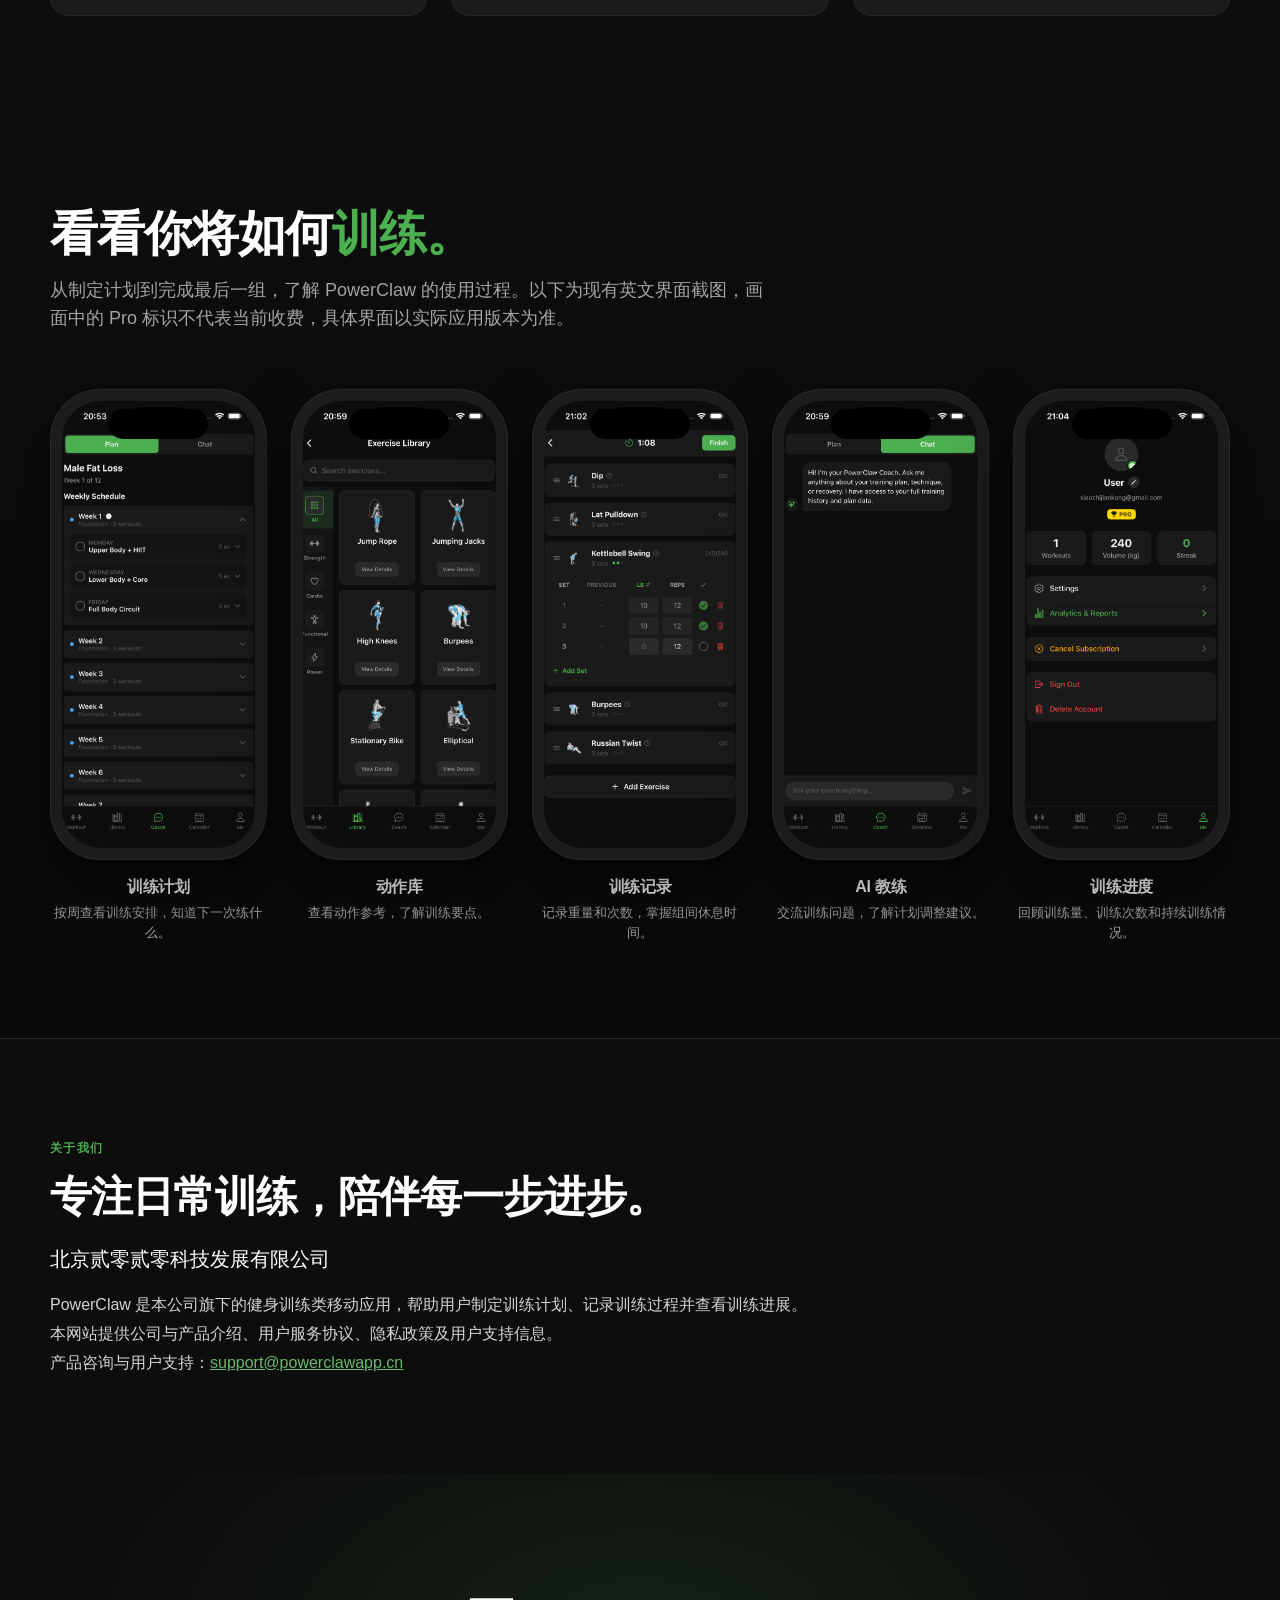
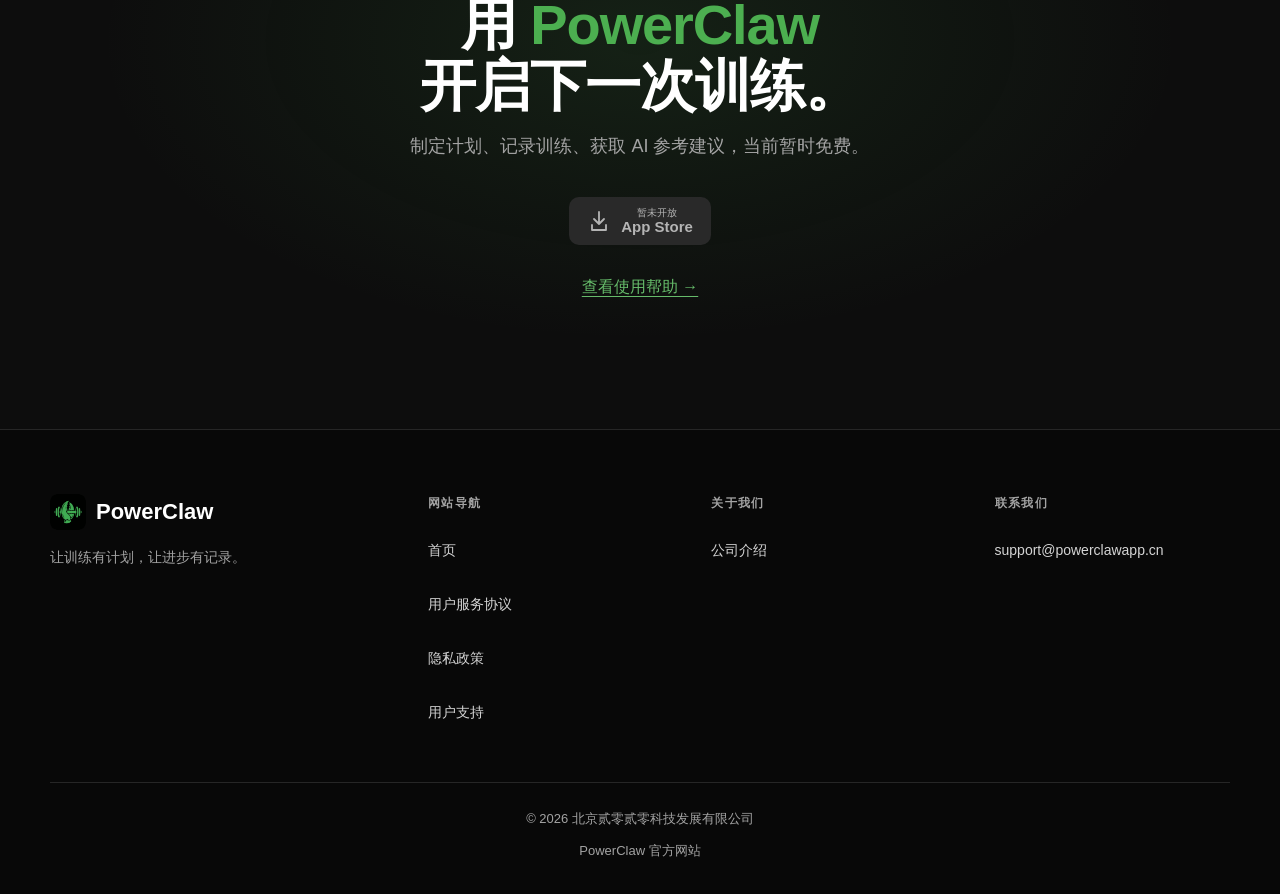
==== commit a74e6e27: "Prepare domestic PowerClaw website and Tencent deployment" ====
--- a/index.html
+++ b/index.html
@@ -1,403 +1,87 @@
 <!DOCTYPE html>
-<html lang="en">
+<html lang="zh-CN">
 <head>
 <meta charset="UTF-8">
 <meta name="viewport" content="width=device-width, initial-scale=1">
-<title>PowerClaw — AI-Powered Strength Training</title>
-<meta name="description" content="PowerClaw generates personalized 12-week training plans, tracks every set, and answers your form questions through an AI coach that knows your training history.">
-<meta property="og:title" content="PowerClaw — AI-Powered Strength Training">
-<meta property="og:description" content="Personalized AI training plans, an AI coach that knows your data, and effortless workout tracking — all in one iPhone app.">
+<title>PowerClaw — 让训练有计划，让进步有记录</title>
+<meta name="description" content="北京贰零贰零科技发展有限公司旗下 PowerClaw 健身训练应用官方网站，提供训练计划、训练记录、产品介绍与用户支持。">
+<meta name="theme-color" content="#0D0D0D">
+<link rel="icon" type="image/png" href="/assets/logo.png">
+<link rel="canonical" href="https://powerclawapp.cn/">
+<link rel="alternate" hreflang="zh-CN" href="https://powerclawapp.cn/">
+<link rel="alternate" hreflang="en" href="https://powerclawapp.cn/en/">
+<link rel="alternate" hreflang="x-default" href="https://powerclawapp.cn/">
+<meta property="og:title" content="PowerClaw — 让训练有计划，让进步有记录">
+<meta property="og:description" content="北京贰零贰零科技发展有限公司旗下 PowerClaw 健身训练应用官方网站，提供训练计划、训练记录、产品介绍与用户支持。">
 <meta property="og:type" content="website">
-<meta property="og:url" content="https://powerclaw.app/">
-<meta name="theme-color" content="#0D0D0D">
-<link rel="icon" type="image/png" href="assets/logo.png">
-<link rel="preconnect" href="https://fonts.googleapis.com">
-<link rel="preconnect" href="https://fonts.gstatic.com" crossorigin>
-<link href="https://fonts.googleapis.com/css2?family=Inter:wght@400;500;600;700;800;900&display=swap" rel="stylesheet">
-<link rel="stylesheet" href="https://fonts.googleapis.com/icon?family=Material+Symbols+Rounded:opsz,wght,FILL,GRAD@48,500,1,0">
-<style>
-  * { box-sizing: border-box; margin: 0; padding: 0; }
-  :root {
-    --brand: #4CAF50;
-    --brand-dark: #388E3C;
-    --brand-light: #66BB6A;
-    --brand-tint: rgba(76, 175, 80, 0.1);
-    --bg-page: #0D0D0D;
-    --bg-surface: #1A1A1A;
-    --bg-surface-2: #232323;
-    --bg-elevated: #2A2A2A;
-    --text-primary: #FFFFFF;
-    --text-secondary: #D4D4D4;
-    --text-tertiary: #A3A3A3;
-    --text-muted: #666666;
-    --border: #262626;
-    --border-strong: #333333;
-  }
-  /* Material Symbols Rounded — declares the .ms class so <span class="ms">icon_name</span> renders as a glyph */
-  .ms {
-    font-family: 'Material Symbols Rounded';
-    font-weight: 500;
-    font-style: normal;
-    line-height: 1;
-    text-transform: none;
-    letter-spacing: normal;
-    white-space: nowrap;
-    word-wrap: normal;
-    direction: ltr;
-    -webkit-font-feature-settings: 'liga';
-    -webkit-font-smoothing: antialiased;
-    font-variation-settings: 'FILL' 1, 'wght' 500, 'GRAD' 0, 'opsz' 48;
-  }
+<meta property="og:url" content="https://powerclawapp.cn/">
+<meta property="og:locale" content="zh_CN">
+<meta property="og:locale:alternate" content="en_US">
+<meta property="og:image" content="https://powerclawapp.cn/assets/logo.png">
 
-  html { scroll-behavior: smooth; }
-  body {
-    font-family: 'Inter', -apple-system, BlinkMacSystemFont, sans-serif;
-    background: var(--bg-page);
-    color: var(--text-primary);
-    line-height: 1.55;
-    -webkit-font-smoothing: antialiased;
-    -moz-osx-font-smoothing: grayscale;
-  }
-
-  /* iPhone device frame — wraps a 1320x2868 screenshot */
-  .phone {
-    position: relative;
-    width: 100%;
-    max-width: 320px;
-    aspect-ratio: 1320 / 2868;
-    background: #1C1C1E;
-    border-radius: 50px;
-    padding: 12px;
-    box-shadow:
-      0 30px 60px rgba(0, 0, 0, 0.5),
-      0 0 0 1px rgba(255, 255, 255, 0.06) inset;
-    margin: 0 auto;
-  }
-  .phone img {
-    width: 100%; height: 100%;
-    border-radius: 38px;
-    display: block;
-    object-fit: cover;
-  }
-  /* Dynamic Island */
-  .phone::before {
-    content: ""; position: absolute;
-    top: 20px; left: 50%; transform: translateX(-50%);
-    width: 100px; height: 30px;
-    background: #000;
-    border-radius: 16px;
-    z-index: 2;
-  }
-  .phone.lg { max-width: 380px; }
-
-  /* Top nav */
-  nav.top {
-    position: sticky; top: 0; z-index: 50;
-    background: rgba(13, 13, 13, 0.85);
-    backdrop-filter: saturate(180%) blur(20px);
-    -webkit-backdrop-filter: saturate(180%) blur(20px);
-    border-bottom: 1px solid var(--border);
-  }
-  nav.top .inner {
-    max-width: 1180px; margin: 0 auto;
-    padding: 14px 24px;
-    display: flex; align-items: center; justify-content: space-between;
-  }
-  nav.top .logo {
-    display: flex; align-items: center; gap: 10px;
-    color: var(--text-primary); text-decoration: none;
-    font-weight: 700; font-size: 18px;
-  }
-  nav.top .logo img { width: 28px; height: 28px; border-radius: 6px; }
-  nav.top ul { list-style: none; display: flex; align-items: center; gap: 24px; }
-  nav.top a { color: var(--text-secondary); text-decoration: none; font-size: 14px; font-weight: 500; }
-  nav.top a:hover { color: var(--text-primary); }
-  nav.top .btn-cta {
-    background: var(--brand);
-    color: #000;
-    padding: 8px 16px;
-    border-radius: 8px;
-    font-weight: 600;
-  }
-  nav.top .btn-cta:hover { background: var(--brand-light); color: #000; }
-  .desktop-only { display: list-item; }
-  @media (max-width: 640px) { .desktop-only { display: none; } }
-
-  /* Section + container */
-  .section { padding: 96px 24px; }
-  .container { max-width: 1180px; margin: 0 auto; }
-  h1, h2, h3, h4 { font-weight: 800; letter-spacing: -0.02em; line-height: 1.1; }
-  h1 span, h2 span { color: var(--brand); }
-  .eyebrow {
-    display: inline-block;
-    text-transform: uppercase; letter-spacing: 0.12em;
-    font-size: 12px; font-weight: 700;
-    color: var(--brand);
-    margin-bottom: 16px;
-  }
-  .section-lead { color: var(--text-tertiary); font-size: 18px; max-width: 720px; margin: 16px 0 56px; }
-
-  /* HERO */
-  section.hero {
-    padding: 80px 24px 96px;
-    background:
-      radial-gradient(1100px 600px at 80% 10%, rgba(76, 175, 80, 0.08), transparent 60%),
-      radial-gradient(800px 500px at 10% 80%, rgba(76, 175, 80, 0.04), transparent 60%),
-      var(--bg-page);
-  }
-  section.hero .inner {
-    max-width: 1180px; margin: 0 auto;
-    display: grid; grid-template-columns: 1.1fr 1fr; gap: 64px;
-    align-items: center;
-  }
-  section.hero h1 { font-size: clamp(40px, 6vw, 72px); margin: 12px 0 24px; }
-  section.hero .lead { color: var(--text-tertiary); font-size: 19px; max-width: 540px; margin-bottom: 36px; }
-  .hero-pillars { display: flex; flex-direction: column; gap: 16px; margin-bottom: 36px; }
-  .hero-pillar { display: flex; gap: 14px; align-items: center; }
-  .hero-pillar .icon {
-    flex-shrink: 0;
-    width: 44px; height: 44px;
-    background: var(--brand-tint);
-    border: 1px solid rgba(76, 175, 80, 0.25);
-    border-radius: 10px;
-    display: grid; place-items: center;
-    color: var(--brand);
-  }
-  .hero-pillar .icon .ms { font-size: 22px; }
-  .hero-pillar .txt strong { display: block; color: var(--text-primary); font-weight: 600; font-size: 15px; }
-  .hero-pillar .txt span { color: var(--text-tertiary); font-size: 14px; }
-  .stores { display: flex; gap: 12px; flex-wrap: wrap; }
-  .store-btn {
-    display: inline-flex; align-items: center; gap: 10px;
-    background: #fff; color: #000;
-    padding: 10px 18px;
-    border-radius: 10px;
-    text-decoration: none;
-    transition: transform 0.15s ease;
-  }
-  .store-btn:hover { transform: translateY(-2px); }
-  .store-btn svg { width: 24px; height: 24px; fill: #000; }
-  .store-btn .meta { display: flex; flex-direction: column; line-height: 1.15; }
-  .store-btn .meta small { font-size: 10px; opacity: 0.7; }
-  .store-btn .meta strong { font-size: 15px; font-weight: 600; }
-  .store-btn.disabled {
-    background: var(--bg-surface);
-    color: var(--text-tertiary);
-    pointer-events: none;
-    opacity: 0.7;
-  }
-  .store-btn.disabled svg { fill: var(--text-tertiary); }
-
-  @media (max-width: 900px) {
-    section.hero .inner { grid-template-columns: 1fr; gap: 48px; }
-    section.hero h1 { text-align: center; }
-    section.hero .lead { text-align: center; margin-left: auto; margin-right: auto; }
-    .hero-pillars { max-width: 480px; margin-left: auto; margin-right: auto; }
-    .stores { justify-content: center; }
-  }
-
-  /* FEATURES */
-  #features { background: var(--bg-page); }
-  #features h2 { font-size: clamp(32px, 4.5vw, 48px); }
-  .features {
-    display: grid; grid-template-columns: repeat(3, 1fr); gap: 24px;
-  }
-  .feature-card {
-    background: var(--bg-surface);
-    border: 1px solid var(--border);
-    border-radius: 18px;
-    padding: 32px;
-    transition: transform 0.2s ease, border-color 0.2s ease;
-  }
-  .feature-card:hover {
-    transform: translateY(-4px);
-    border-color: var(--border-strong);
-  }
-  .feature-icon {
-    width: 48px; height: 48px;
-    background: var(--brand-tint);
-    border: 1px solid rgba(76, 175, 80, 0.25);
-    border-radius: 12px;
-    display: grid; place-items: center;
-    color: var(--brand);
-    margin-bottom: 20px;
-  }
-  .feature-icon .ms { font-size: 26px; }
-  .feature-card h3 { font-size: 20px; margin-bottom: 12px; }
-  .feature-card p { color: var(--text-tertiary); font-size: 15px; line-height: 1.6; }
-  @media (max-width: 900px) { .features { grid-template-columns: 1fr; } }
-
-  /* SHOWCASE */
-  #screenshots { background: linear-gradient(180deg, var(--bg-page) 0%, #0A0A0A 100%); }
-  #screenshots h2 { font-size: clamp(32px, 4.5vw, 48px); }
-  .showcase-grid {
-    display: grid; grid-template-columns: repeat(5, 1fr); gap: 24px;
-    margin-top: 16px;
-  }
-  .ss-card { text-align: center; }
-  .ss-card .phone { margin-bottom: 18px; max-width: 220px; }
-  .ss-card h4 { font-size: 16px; margin-bottom: 8px; }
-  .ss-card p { color: var(--text-tertiary); font-size: 13px; line-height: 1.5; }
-  @media (max-width: 1100px) { .showcase-grid { grid-template-columns: repeat(3, 1fr); } }
-  @media (max-width: 700px) { .showcase-grid { grid-template-columns: repeat(2, 1fr); gap: 32px 16px; } }
-  @media (max-width: 420px) { .showcase-grid { grid-template-columns: 1fr; } }
-
-  /* PRO */
-  #pro {
-    background:
-      radial-gradient(800px 500px at 90% 50%, rgba(76, 175, 80, 0.08), transparent 60%),
-      var(--bg-surface);
-    border-top: 1px solid var(--border);
-    border-bottom: 1px solid var(--border);
-  }
-  #pro .inner {
-    display: grid; grid-template-columns: 1.2fr 1fr; gap: 64px;
-    align-items: center;
-  }
-  #pro h2 { font-size: clamp(32px, 4.5vw, 48px); }
-  #pro .lead { color: var(--text-tertiary); font-size: 18px; margin: 16px 0 28px; }
-  .pro-points {
-    list-style: none; display: flex; flex-direction: column; gap: 14px;
-    margin-top: 8px;
-  }
-  .pro-points li {
-    display: flex; align-items: flex-start; gap: 12px;
-    color: var(--text-secondary); font-size: 16px;
-  }
-  .pro-points li::before {
-    content: "✓";
-    color: var(--brand);
-    font-weight: 800;
-    flex-shrink: 0;
-    width: 22px; height: 22px;
-    background: var(--brand-tint);
-    border-radius: 50%;
-    display: grid; place-items: center;
-    font-size: 13px;
-  }
-  @media (max-width: 900px) { #pro .inner { grid-template-columns: 1fr; gap: 48px; } }
-
-  /* CTA */
-  section.cta {
-    padding: 120px 24px;
-    background:
-      radial-gradient(900px 500px at 50% 30%, rgba(76, 175, 80, 0.12), transparent 60%),
-      var(--bg-page);
-    text-align: center;
-  }
-  section.cta h2 { font-size: clamp(36px, 5vw, 56px); margin-bottom: 16px; }
-  section.cta p { color: var(--text-tertiary); font-size: 18px; margin-bottom: 36px; }
-  section.cta .stores { justify-content: center; }
-
-  /* Footer */
-  footer {
-    background: #080808;
-    border-top: 1px solid var(--border);
-    padding: 64px 24px 32px;
-  }
-  footer .inner { max-width: 1180px; margin: 0 auto; }
-  .footer-grid {
-    display: grid; grid-template-columns: 1.4fr 1fr 1fr 1fr; gap: 48px;
-    margin-bottom: 48px;
-  }
-  .footer-brand .logo {
-    display: flex; align-items: center; gap: 10px;
-    color: var(--text-primary); text-decoration: none;
-    font-weight: 700; font-size: 22px;
-    margin-bottom: 16px;
-  }
-  .footer-brand .logo img { width: 36px; height: 36px; border-radius: 8px; }
-  .footer-brand p { color: var(--text-tertiary); font-size: 14px; max-width: 300px; line-height: 1.7; }
-  footer h5 { font-size: 12px; text-transform: uppercase; letter-spacing: 0.12em; color: var(--text-muted); margin-bottom: 16px; font-weight: 700; }
-  footer ul { list-style: none; display: flex; flex-direction: column; gap: 10px; }
-  footer ul a { color: var(--text-secondary); text-decoration: none; font-size: 14px; transition: color 0.15s; }
-  footer ul a:hover { color: var(--brand); }
-  .pill {
-    display: inline-block;
-    background: var(--bg-elevated);
-    color: var(--text-tertiary);
-    font-size: 10px;
-    font-weight: 600;
-    padding: 2px 8px;
-    border-radius: 10px;
-    margin-left: 6px;
-    text-transform: uppercase;
-    letter-spacing: 0.08em;
-  }
-  .footer-bottom {
-    border-top: 1px solid var(--border);
-    padding-top: 24px;
-    display: flex; justify-content: space-between; align-items: center;
-    color: var(--text-muted); font-size: 13px;
-  }
-  @media (max-width: 900px) { .footer-grid { grid-template-columns: 1fr 1fr; gap: 32px; } }
-  @media (max-width: 540px) {
-    .footer-grid { grid-template-columns: 1fr; }
-    .footer-bottom { flex-direction: column; gap: 8px; text-align: center; }
-  }
-</style>
+<link rel="stylesheet" href="/assets/home.css">
+<link rel="stylesheet" href="/assets/shared.css">
 </head>
 <body>
+<a class="skip-link" href="#main">跳转到正文</a>
+
 
 <!-- NAV -->
-<nav class="top">
+<nav class="top" aria-label="主导航">
   <div class="inner">
-    <a href="#" class="logo"><img src="assets/logo.png" alt="PowerClaw logo">PowerClaw</a>
+    <a href="/" class="logo"><img src="/assets/logo.png" alt="PowerClaw 标志">PowerClaw</a>
     <ul>
-      <li class="desktop-only"><a href="#features">Features</a></li>
-      <li class="desktop-only"><a href="#screenshots">Screenshots</a></li>
-      <li class="desktop-only"><a href="#pro">Pro</a></li>
-      <li><a href="#download" class="btn-cta">Download</a></li>
+      <li class="desktop-only"><a href="#features">产品功能</a></li>
+      <li class="desktop-only"><a href="#screenshots">应用预览</a></li>
+      <li class="desktop-only"><a href="#about">公司介绍</a></li>
+      <li><a href="#download" class="btn-cta">下载应用</a></li>
+      <li><div class="language-switch" role="group" aria-label="语言选择"><span lang="zh-CN" aria-current="true">中文</span><a href="/en/" lang="en" hreflang="en" aria-label="Switch to English">EN</a></div></li>
     </ul>
   </div>
 </nav>
 
+<main id="main">
 <!-- HERO -->
 <section class="hero">
   <div class="inner">
     <div>
-      <div class="eyebrow">AI-Powered Strength Training</div>
-      <h1>Your AI strength<br>coach in your <span>pocket.</span></h1>
-      <p class="lead">PowerClaw generates personalized 12-week training plans, logs every set, and answers your form questions through an AI coach that knows your training history.</p>
+      <div class="eyebrow">你的力量训练伙伴</div>
+      <h1>让训练有计划，<br><span>让进步有记录。</span></h1>
+      <p class="lead">用 PowerClaw 制定训练计划、记录每一组训练，查看自己的进步。遇到训练问题，也可以向 AI 教练寻求参考建议。</p>
 
       <div class="hero-pillars">
         <div class="hero-pillar">
-          <div class="icon"><span class="ms">auto_awesome</span></div>
+          <div class="icon"><svg viewBox="0 0 24 24" aria-hidden="true" focusable="false"><path d="m12 3 2.5 6.5L21 12l-6.5 2.5L12 21l-2.5-6.5L3 12l6.5-2.5Z"/></svg></div>
           <div class="txt">
-            <strong>Personalized AI Plans</strong>
-            <span>12-week programs adapted to your goals, body, and equipment.</span>
+            <strong>智能训练计划</strong>
+            <span>结合训练目标、身体情况和器械，安排 12 周训练。</span>
           </div>
         </div>
         <div class="hero-pillar">
-          <div class="icon"><span class="ms">forum</span></div>
+          <div class="icon"><svg viewBox="0 0 24 24" aria-hidden="true" focusable="false"><path d="M4 4h16v12H9l-5 4Z"/><path d="M8 8h8M8 12h5"/></svg></div>
           <div class="txt">
-            <strong>AI Coach Chat</strong>
-            <span>Ask anything — your AI coach knows your full training history.</span>
+            <strong>训练问答</strong>
+            <span>结合训练情况，了解动作要点和计划调整建议。</span>
           </div>
         </div>
         <div class="hero-pillar">
-          <div class="icon"><span class="ms">fitness_center</span></div>
+          <div class="icon"><svg viewBox="0 0 24 24" aria-hidden="true" focusable="false"><path d="M6 6v12M3 9v6M18 6v12M21 9v6M6 12h12"/></svg></div>
           <div class="txt">
-            <strong>Effortless Tracking</strong>
-            <span>Curated exercise library with set-by-set logging and progress.</span>
+            <strong>轻松记录训练</strong>
+            <span>查看动作库，记录组数、次数和重量，追踪进度。</span>
           </div>
         </div>
       </div>
 
       <div class="stores">
-        <a href="https://apps.apple.com/app/id6761604798" target="_blank" rel="noopener" class="store-btn" aria-label="Download PowerClaw on the App Store">
-          <svg viewBox="0 0 24 24"><path d="M17.05 20.28c-.98.95-2.05.8-3.08.35-1.09-.46-2.09-.48-3.24 0-1.44.62-2.2.44-3.06-.35C2.79 15.25 3.51 7.59 9.05 7.31c1.35.07 2.29.74 3.08.8 1.18-.24 2.31-.93 3.57-.84 1.51.12 2.65.72 3.4 1.8-3.12 1.87-2.38 5.98.48 7.13-.57 1.5-1.31 2.99-2.54 4.08zM12.03 7.25c-.15-2.23 1.66-4.07 3.74-4.25.29 2.58-2.34 4.5-3.74 4.25z"/></svg>
-          <span class="meta"><small>Download on the</small><strong>App Store</strong></span>
-        </a>
-        <a href="#" class="store-btn disabled" aria-label="Google Play — Coming Soon">
-          <svg viewBox="0 0 24 24"><path d="M3.609 1.814 13.792 12 3.61 22.186a.996.996 0 0 1-.61-.92V2.734a.996.996 0 0 1 .609-.92zm10.89 10.893 2.302 2.302-10.937 6.333 8.635-8.635zm3.199-3.198 2.807 1.626a1 1 0 0 1 0 1.732l-2.808 1.626L15.207 12l2.491-2.491zM5.864 2.658 16.802 8.99l-2.302 2.302L5.864 2.658z"/></svg>
-          <span class="meta"><small>Coming soon</small><strong>Google Play</strong></span>
-        </a>
+        <!-- DOWNLOAD_BUTTON_START -->
+        <button type="button" class="store-btn" disabled aria-label="iOS 下载暂未开放"><svg viewBox="0 0 24 24" aria-hidden="true" focusable="false"><path d="M12 3v12m-5-5 5 5 5-5M5 16v5h14v-5"/></svg><span class="meta"><small>暂未开放</small><strong>App Store</strong></span></button>
+        <!-- DOWNLOAD_BUTTON_END -->
       </div>
     </div>
     <div>
       <div class="phone lg">
-        <img src="assets/screenshots/07-active-workout.png" alt="PowerClaw active workout screen showing set-by-set tracking">
+        <img src="/assets/screenshots/07-active-workout.png" alt="PowerClaw 训练中界面，显示每组训练记录" width="1320" height="2868" fetchpriority="high">
       </div>
     </div>
   </div>
@@ -406,23 +90,23 @@
 <!-- FEATURES -->
 <section class="section" id="features">
   <div class="container">
-    <h2>Three pillars. <span>Zero guesswork.</span></h2>
-    <p class="section-lead">Everything PowerClaw does is in service of one thing — turning strength training into measurable progress.</p>
+    <h2>从第一份计划，<br>到<span>每一次进步。</span></h2>
+    <p class="section-lead">把计划、训练和记录连在一起，让每一次努力都有迹可循。</p>
     <div class="features">
       <div class="feature-card">
-        <div class="feature-icon"><span class="ms">auto_awesome</span></div>
-        <h3>Personalized AI Plans</h3>
-        <p>Built around your body composition, training history, goals, and available equipment. 12-week progressive programs that adapt as you train — not generic templates.</p>
+        <div class="feature-icon"><svg viewBox="0 0 24 24" aria-hidden="true" focusable="false"><path d="m12 3 2.5 6.5L21 12l-6.5 2.5L12 21l-2.5-6.5L3 12l6.5-2.5Z"/></svg></div>
+        <h3>智能训练计划</h3>
+        <p>根据训练目标、经验、时间安排和可用器械，制定 12 周训练计划，并随着训练情况进行查看和调整。</p>
       </div>
       <div class="feature-card">
-        <div class="feature-icon"><span class="ms">forum</span></div>
-        <h3>AI Coach Chat</h3>
-        <p>An expert AI coach with full access to your plan and training data. Ask about form, recovery, plan adjustments, or anything strength-related — get answers grounded in your history.</p>
+        <div class="feature-icon"><svg viewBox="0 0 24 24" aria-hidden="true" focusable="false"><path d="M4 4h16v12H9l-5 4Z"/><path d="M8 8h8M8 12h5"/></svg></div>
+        <h3>训练问答</h3>
+        <p>围绕训练动作和计划调整提问，获取参考建议。AI 生成内容仅供参考，不能替代医疗建议、诊断或治疗。</p>
       </div>
       <div class="feature-card">
-        <div class="feature-icon"><span class="ms">fitness_center</span></div>
-        <h3>Effortless Tracking</h3>
-        <p>Curated exercise library with reference visuals. Log sets, reps, and weights as you train. Calendar view, volume tracking, and streak metrics — the data that proves progress.</p>
+        <div class="feature-icon"><svg viewBox="0 0 24 24" aria-hidden="true" focusable="false"><path d="M6 6v12M3 9v6M18 6v12M21 9v6M6 12h12"/></svg></div>
+        <h3>轻松记录训练</h3>
+        <p>通过动作库了解训练动作，随手记录组数、次数和重量。结合训练日历和训练量记录，回顾自己的进步。</p>
       </div>
     </div>
   </div>
@@ -431,126 +115,71 @@
 <!-- SCREENSHOTS -->
 <section class="section showcase" id="screenshots">
   <div class="container">
-    <h2>See it in <span>action.</span></h2>
-    <p class="section-lead">From your first plan to logging your last rep — here's what the workflow looks like.</p>
+    <h2>看看你将如何<span>训练。</span></h2>
+    <p class="section-lead">从制定计划到完成最后一组，了解 PowerClaw 的使用过程。以下为现有英文界面截图，画面中的 Pro 标识不代表当前收费，具体界面以实际应用版本为准。</p>
     <div class="showcase-grid">
       <div class="ss-card">
         <div class="phone">
-          <img src="assets/screenshots/03c-plan-12week.png" alt="12-week AI training plan">
+          <img src="/assets/screenshots/03c-plan-12week.png" alt="12 周训练计划界面" width="1320" height="2868" loading="lazy">
         </div>
-        <h4>Your AI Plan</h4>
-        <p>12 weeks ahead, every workout already scheduled.</p>
+        <h3>训练计划</h3>
+        <p>按周查看训练安排，知道下一次练什么。</p>
       </div>
       <div class="ss-card">
         <div class="phone">
-          <img src="assets/screenshots/05-library.png" alt="Exercise library">
+          <img src="/assets/screenshots/05-library.png" alt="动作库界面" width="1320" height="2868" loading="lazy">
         </div>
-        <h4>Exercise Library</h4>
-        <p>Curated catalog with reference demos for every lift.</p>
+        <h3>动作库</h3>
+        <p>查看动作参考，了解训练要点。</p>
       </div>
       <div class="ss-card">
         <div class="phone">
-          <img src="assets/screenshots/07-active-workout.png" alt="Active workout tracking">
+          <img src="/assets/screenshots/07-active-workout.png" alt="训练记录界面" width="1320" height="2868" loading="lazy">
         </div>
-        <h4>Live Tracking</h4>
-        <p>Set-by-set logging with weights, reps, and rest timer.</p>
+        <h3>训练记录</h3>
+        <p>记录重量和次数，掌握组间休息时间。</p>
       </div>
       <div class="ss-card">
         <div class="phone">
-          <img src="assets/screenshots/04-coach-chat.png" alt="AI coach chat interface">
+          <img src="/assets/screenshots/04-coach-chat.png" alt="AI 教练对话界面" width="1320" height="2868" loading="lazy">
         </div>
-        <h4>AI Coach</h4>
-        <p>Ask anything. Your coach knows your full training history.</p>
+        <h3>AI 教练</h3>
+        <p>交流训练问题，了解计划调整建议。</p>
       </div>
       <div class="ss-card">
         <div class="phone">
-          <img src="assets/screenshots/08-me-subscribed.png" alt="Profile and progress page">
+          <img src="/assets/screenshots/08-me-subscribed.png" alt="个人资料与训练进度界面" width="1320" height="2868" loading="lazy">
         </div>
-        <h4>Your Progress</h4>
-        <p>Total volume, workouts logged, and streaks — at a glance.</p>
+        <h3>训练进度</h3>
+        <p>回顾训练量、训练次数和持续训练情况。</p>
       </div>
     </div>
   </div>
 </section>
 
-<!-- PRO -->
-<section class="section pro" id="pro">
+<section class="section" id="about"><div class="container"><div class="eyebrow">关于我们</div><h2>专注日常训练，陪伴每一步进步。</h2><p class="company-name" lang="zh-CN">北京贰零贰零科技发展有限公司</p><p class="company-copy">PowerClaw 是本公司旗下的健身训练类移动应用，帮助用户制定训练计划、记录训练过程并查看训练进展。本网站提供公司与产品介绍、用户服务协议、隐私政策及用户支持信息。</p><p class="company-copy">产品咨询与用户支持：<a href="mailto:support@powerclawapp.cn">support@powerclawapp.cn</a></p></div></section>
+<!-- CTA -->
+<section class="cta" id="download">
   <div class="container">
-    <div class="inner">
-      <div>
-        <div class="eyebrow">PowerClaw Pro</div>
-        <h2>Train smarter. <span>Pay what you want.</span></h2>
-        <p class="lead">PowerClaw Pro unlocks the AI plans and unlimited coach chat. Choose what fits — every tier supports the project.</p>
-        <ul class="pro-points">
-          <li>Personalized 12-week AI training plans</li>
-          <li>Unlimited AI coach conversations</li>
-          <li>Full plan adjustments and re-planning anytime</li>
-          <li>Pay $5, $10, or $20 monthly — cancel anytime in App Store</li>
-        </ul>
-      </div>
-      <div>
-        <div class="phone">
-          <img src="assets/screenshots/00-paywall.png" alt="PowerClaw Pro subscription tiers">
-        </div>
-      </div>
+    <h2>用 <span>PowerClaw</span><br>开启下一次训练。</h2>
+    <p>制定计划、记录训练、获取 AI 参考建议，当前暂时免费。</p>
+    <div class="stores">
+      <!-- DOWNLOAD_BUTTON_START -->
+        <button type="button" class="store-btn" disabled aria-label="iOS 下载暂未开放"><svg viewBox="0 0 24 24" aria-hidden="true" focusable="false"><path d="M12 3v12m-5-5 5 5 5-5M5 16v5h14v-5"/></svg><span class="meta"><small>暂未开放</small><strong>App Store</strong></span></button>
+        <!-- DOWNLOAD_BUTTON_END -->
     </div>
+    <a class="support-link" href="/support/">查看使用帮助 →</a>
   </div>
 </section>
 
-<!-- CTA -->
-<section class="cta" id="download">
-  <div class="container">
-    <h2>Train with <span>PowerClaw</span> today.</h2>
-    <p>Now on iPhone — Google Play planned for a future release.</p>
-    <div class="stores">
-      <a href="https://apps.apple.com/app/id6761604798" target="_blank" rel="noopener" class="store-btn" aria-label="Download PowerClaw on the App Store">
-        <svg viewBox="0 0 24 24"><path d="M17.05 20.28c-.98.95-2.05.8-3.08.35-1.09-.46-2.09-.48-3.24 0-1.44.62-2.2.44-3.06-.35C2.79 15.25 3.51 7.59 9.05 7.31c1.35.07 2.29.74 3.08.8 1.18-.24 2.31-.93 3.57-.84 1.51.12 2.65.72 3.4 1.8-3.12 1.87-2.38 5.98.48 7.13-.57 1.5-1.31 2.99-2.54 4.08zM12.03 7.25c-.15-2.23 1.66-4.07 3.74-4.25.29 2.58-2.34 4.5-3.74 4.25z"/></svg>
-        <span class="meta"><small>Download on the</small><strong>App Store</strong></span>
-      </a>
-      <a href="#" class="store-btn disabled" aria-label="Google Play — Coming Soon">
-        <svg viewBox="0 0 24 24"><path d="M3.609 1.814 13.792 12 3.61 22.186a.996.996 0 0 1-.61-.92V2.734a.996.996 0 0 1 .609-.92zm10.89 10.893 2.302 2.302-10.937 6.333 8.635-8.635zm3.199-3.198 2.807 1.626a1 1 0 0 1 0 1.732l-2.808 1.626L15.207 12l2.491-2.491zM5.864 2.658 16.802 8.99l-2.302 2.302L5.864 2.658z"/></svg>
-        <span class="meta"><small>Coming soon</small><strong>Google Play</strong></span>
-      </a>
-    </div>
-  </div>
-</section>
-
-<!-- FOOTER -->
-<footer>
-  <div class="inner">
-    <div class="footer-grid">
-      <div class="footer-brand">
-        <a href="#" class="logo"><img src="assets/logo.png" alt="PowerClaw logo">PowerClaw</a>
-        <p>AI-powered strength training. Personalized plans, an AI coach, and effortless tracking — built for the iPhone.</p>
-      </div>
-      <div>
-        <h5>Legal</h5>
-        <ul>
-          <li><a href="/privacy">Privacy Policy</a></li>
-          <li><a href="/terms">Terms of Service</a></li>
-          <li><a href="/support">Support</a></li>
-        </ul>
-      </div>
-      <div>
-        <h5>Platforms</h5>
-        <ul>
-          <li>iOS <span class="pill">Live</span></li>
-          <li>Android <span class="pill">Planned</span></li>
-        </ul>
-      </div>
-      <div>
-        <h5>Contact</h5>
-        <ul>
-          <li><a href="mailto:support@powerclaw.app">support@powerclaw.app</a></li>
-        </ul>
-      </div>
-    </div>
-    <div class="footer-bottom">
-      <span>© 2026 PowerClaw. All rights reserved.</span>
-      <span>Built for lifters who measure progress.</span>
-    </div>
-  </div>
-</footer>
-
+</main>
+<footer><div class="inner"><div class="footer-grid">
+<div class="footer-brand"><a class="logo" href="/"><img src="/assets/logo.png" alt="" width="36" height="36">PowerClaw</a><p>让训练有计划，让进步有记录。</p></div>
+<div><h2>网站导航</h2><ul><li><a href="/">首页</a></li><li><a href="/terms/">用户服务协议</a></li><li><a href="/privacy/">隐私政策</a></li><li><a href="/support/">用户支持</a></li></ul></div>
+<div><h2>关于我们</h2><ul><li><a href="/#about">公司介绍</a></li></ul></div>
+<div><h2>联系我们</h2><ul><li><a href="mailto:support@powerclawapp.cn">support@powerclawapp.cn</a></li></ul></div>
+</div><div class="footer-bottom"><span lang="zh-CN">© 2026 北京贰零贰零科技发展有限公司</span><span>PowerClaw 官方网站</span>
+<!-- Add verified ICP and public security filing numbers and their official query links here after approval. -->
+</div></div></footer>
 </body>
 </html>
--- a/assets/home.css
+++ b/assets/home.css
@@ -0,0 +1,332 @@
+
+  * { box-sizing: border-box; margin: 0; padding: 0; }
+  :root {
+    --brand: #4CAF50;
+    --brand-dark: #388E3C;
+    --brand-light: #66BB6A;
+    --brand-tint: rgba(76, 175, 80, 0.1);
+    --bg-page: #0D0D0D;
+    --bg-surface: #1A1A1A;
+    --bg-surface-2: #232323;
+    --bg-elevated: #2A2A2A;
+    --text-primary: #FFFFFF;
+    --text-secondary: #D4D4D4;
+    --text-tertiary: #A3A3A3;
+    --text-muted: #A3A3A3;
+    --border: #262626;
+    --border-strong: #333333;
+  }
+  html { scroll-behavior: smooth; }
+  body {
+    font-family: -apple-system, BlinkMacSystemFont, "Segoe UI", "PingFang SC", "Microsoft YaHei", sans-serif;
+    background: var(--bg-page);
+    color: var(--text-primary);
+    line-height: 1.55;
+    -webkit-font-smoothing: antialiased;
+    -moz-osx-font-smoothing: grayscale;
+  }
+
+  /* iPhone device frame — wraps a 1320x2868 screenshot */
+  .phone {
+    position: relative;
+    width: 100%;
+    max-width: 320px;
+    aspect-ratio: 1320 / 2868;
+    background: #1C1C1E;
+    border-radius: 50px;
+    padding: 12px;
+    box-shadow:
+      0 30px 60px rgba(0, 0, 0, 0.5),
+      0 0 0 1px rgba(255, 255, 255, 0.06) inset;
+    margin: 0 auto;
+  }
+  .phone img {
+    width: 100%; height: 100%;
+    border-radius: 38px;
+    display: block;
+    object-fit: cover;
+  }
+  /* Dynamic Island */
+  .phone::before {
+    content: ""; position: absolute;
+    top: 20px; left: 50%; transform: translateX(-50%);
+    width: 100px; height: 30px;
+    background: #000;
+    border-radius: 16px;
+    z-index: 2;
+  }
+  .phone.lg { max-width: 380px; }
+
+  /* Top nav */
+  nav.top {
+    position: sticky; top: 0; z-index: 50;
+    background: rgba(13, 13, 13, 0.85);
+    backdrop-filter: saturate(180%) blur(20px);
+    -webkit-backdrop-filter: saturate(180%) blur(20px);
+    border-bottom: 1px solid var(--border);
+  }
+  nav.top .inner {
+    max-width: 1180px; margin: 0 auto;
+    padding: 14px 24px;
+    display: flex; align-items: center; justify-content: space-between;
+  }
+  nav.top .logo {
+    display: flex; align-items: center; gap: 10px;
+    color: var(--text-primary); text-decoration: none;
+    font-weight: 700; font-size: 18px;
+  }
+  nav.top .logo img { width: 28px; height: 28px; border-radius: 6px; }
+  nav.top ul { list-style: none; display: flex; align-items: center; gap: 24px; }
+  nav.top a { color: var(--text-secondary); text-decoration: none; font-size: 14px; font-weight: 500; }
+  nav.top a:hover { color: var(--text-primary); }
+  nav.top .btn-cta {
+    background: var(--brand);
+    color: #000;
+    padding: 8px 16px;
+    border-radius: 8px;
+    font-weight: 600;
+  }
+  nav.top .btn-cta:hover { background: var(--brand-light); color: #000; }
+  .desktop-only { display: list-item; }
+  @media (max-width: 640px) { .desktop-only { display: none; } }
+
+  /* Section + container */
+  .section { padding: 96px 24px; }
+  .container { max-width: 1180px; margin: 0 auto; }
+  h1, h2, h3, h4 { font-weight: 800; letter-spacing: -0.02em; line-height: 1.1; }
+  h1 span, h2 span { color: var(--brand); }
+  .eyebrow {
+    display: inline-block;
+    text-transform: uppercase; letter-spacing: 0.12em;
+    font-size: 12px; font-weight: 700;
+    color: var(--brand);
+    margin-bottom: 16px;
+  }
+  .section-lead { color: var(--text-tertiary); font-size: 18px; max-width: 720px; margin: 16px 0 56px; }
+
+  /* HERO */
+  section.hero {
+    padding: 80px 24px 96px;
+    background:
+      radial-gradient(1100px 600px at 80% 10%, rgba(76, 175, 80, 0.08), transparent 60%),
+      radial-gradient(800px 500px at 10% 80%, rgba(76, 175, 80, 0.04), transparent 60%),
+      var(--bg-page);
+  }
+  section.hero .inner {
+    max-width: 1180px; margin: 0 auto;
+    display: grid; grid-template-columns: 1.1fr 1fr; gap: 64px;
+    align-items: center;
+  }
+  section.hero h1 { font-size: clamp(40px, 6vw, 72px); margin: 12px 0 24px; }
+  section.hero .lead { color: var(--text-tertiary); font-size: 19px; max-width: 540px; margin-bottom: 36px; }
+  .hero-pillars { display: flex; flex-direction: column; gap: 16px; margin-bottom: 36px; }
+  .hero-pillar { display: flex; gap: 14px; align-items: center; }
+  .hero-pillar .icon {
+    flex-shrink: 0;
+    width: 44px; height: 44px;
+    background: var(--brand-tint);
+    border: 1px solid rgba(76, 175, 80, 0.25);
+    border-radius: 10px;
+    display: grid; place-items: center;
+    color: var(--brand);
+  }
+  .hero-pillar .icon .ms { font-size: 22px; }
+  .hero-pillar .txt strong { display: block; color: var(--text-primary); font-weight: 600; font-size: 15px; }
+  .hero-pillar .txt span { color: var(--text-tertiary); font-size: 14px; }
+  .stores { display: flex; gap: 12px; flex-wrap: wrap; }
+  .store-btn {
+    display: inline-flex; align-items: center; gap: 10px;
+    background: #fff; color: #000;
+    padding: 10px 18px;
+    border-radius: 10px;
+    text-decoration: none;
+    transition: transform 0.15s ease;
+  }
+  .store-btn:hover { transform: translateY(-2px); }
+  .store-btn svg { width: 24px; height: 24px; fill: #000; }
+  .store-btn .meta { display: flex; flex-direction: column; line-height: 1.15; }
+  .store-btn .meta small { font-size: 10px; opacity: 0.7; }
+  .store-btn .meta strong { font-size: 15px; font-weight: 600; }
+  .store-btn.disabled {
+    background: var(--bg-surface);
+    color: var(--text-tertiary);
+    pointer-events: none;
+    opacity: 0.7;
+  }
+  .store-btn.disabled svg { fill: var(--text-tertiary); }
+
+  @media (max-width: 900px) {
+    section.hero .inner { grid-template-columns: 1fr; gap: 48px; }
+    section.hero h1 { text-align: center; }
+    section.hero .lead { text-align: center; margin-left: auto; margin-right: auto; }
+    .hero-pillars { max-width: 480px; margin-left: auto; margin-right: auto; }
+    .stores { justify-content: center; }
+  }
+
+  /* FEATURES */
+  #features { background: var(--bg-page); }
+  #features h2 { font-size: clamp(32px, 4.5vw, 48px); }
+  .features {
+    display: grid; grid-template-columns: repeat(3, 1fr); gap: 24px;
+  }
+  .feature-card {
+    background: var(--bg-surface);
+    border: 1px solid var(--border);
+    border-radius: 18px;
+    padding: 32px;
+    transition: transform 0.2s ease, border-color 0.2s ease;
+  }
+  .feature-card:hover {
+    transform: translateY(-4px);
+    border-color: var(--border-strong);
+  }
+  .feature-icon {
+    width: 48px; height: 48px;
+    background: var(--brand-tint);
+    border: 1px solid rgba(76, 175, 80, 0.25);
+    border-radius: 12px;
+    display: grid; place-items: center;
+    color: var(--brand);
+    margin-bottom: 20px;
+  }
+  .feature-icon .ms { font-size: 26px; }
+  .feature-card h3 { font-size: 20px; margin-bottom: 12px; }
+  .feature-card p { color: var(--text-tertiary); font-size: 15px; line-height: 1.6; }
+  @media (max-width: 900px) { .features { grid-template-columns: 1fr; } }
+
+  /* SHOWCASE */
+  #screenshots { background: linear-gradient(180deg, var(--bg-page) 0%, #0A0A0A 100%); }
+  #screenshots h2 { font-size: clamp(32px, 4.5vw, 48px); }
+  .showcase-grid {
+    display: grid; grid-template-columns: repeat(5, 1fr); gap: 24px;
+    margin-top: 16px;
+  }
+  .ss-card { text-align: center; }
+  .ss-card .phone { margin-bottom: 18px; max-width: 220px; }
+  .ss-card h3 { font-size: 16px; margin-bottom: 8px; }
+  .ss-card p { color: var(--text-tertiary); font-size: 13px; line-height: 1.5; }
+  @media (max-width: 1100px) { .showcase-grid { grid-template-columns: repeat(3, 1fr); } }
+  @media (max-width: 700px) { .showcase-grid { grid-template-columns: repeat(2, 1fr); gap: 32px 16px; } }
+  @media (max-width: 420px) { .showcase-grid { grid-template-columns: 1fr; } }
+
+  /* PRO */
+  #pro {
+    background:
+      radial-gradient(800px 500px at 90% 50%, rgba(76, 175, 80, 0.08), transparent 60%),
+      var(--bg-surface);
+    border-top: 1px solid var(--border);
+    border-bottom: 1px solid var(--border);
+  }
+  #pro .inner {
+    display: grid; grid-template-columns: 1.2fr 1fr; gap: 64px;
+    align-items: center;
+  }
+  #pro h2 { font-size: clamp(32px, 4.5vw, 48px); }
+  #pro .lead { color: var(--text-tertiary); font-size: 18px; margin: 16px 0 28px; }
+  .pro-points {
+    list-style: none; display: flex; flex-direction: column; gap: 14px;
+    margin-top: 8px;
+  }
+  .pro-points li {
+    display: flex; align-items: flex-start; gap: 12px;
+    color: var(--text-secondary); font-size: 16px;
+  }
+  .pro-points li::before {
+    content: "✓";
+    color: var(--brand);
+    font-weight: 800;
+    flex-shrink: 0;
+    width: 22px; height: 22px;
+    background: var(--brand-tint);
+    border-radius: 50%;
+    display: grid; place-items: center;
+    font-size: 13px;
+  }
+  @media (max-width: 900px) { #pro .inner { grid-template-columns: 1fr; gap: 48px; } }
+
+  /* CTA */
+  section.cta {
+    padding: 120px 24px;
+    background:
+      radial-gradient(900px 500px at 50% 30%, rgba(76, 175, 80, 0.12), transparent 60%),
+      var(--bg-page);
+    text-align: center;
+  }
+  section.cta h2 { font-size: clamp(36px, 5vw, 56px); margin-bottom: 16px; }
+  section.cta p { color: var(--text-tertiary); font-size: 18px; margin-bottom: 36px; }
+  section.cta .stores { justify-content: center; }
+
+  /* Footer */
+  footer {
+    background: #080808;
+    border-top: 1px solid var(--border);
+    padding: 64px 24px 32px;
+  }
+  footer .inner { max-width: 1180px; margin: 0 auto; }
+  .footer-grid {
+    display: grid; grid-template-columns: 1.4fr 1fr 1fr 1fr; gap: 48px;
+    margin-bottom: 48px;
+  }
+  .footer-brand .logo {
+    display: flex; align-items: center; gap: 10px;
+    color: var(--text-primary); text-decoration: none;
+    font-weight: 700; font-size: 22px;
+    margin-bottom: 16px;
+  }
+  .footer-brand .logo img { width: 36px; height: 36px; border-radius: 8px; }
+  .footer-brand p { color: var(--text-tertiary); font-size: 14px; max-width: 300px; line-height: 1.7; }
+  footer h2 { font-size: 12px; text-transform: uppercase; letter-spacing: 0.12em; color: var(--text-muted); margin-bottom: 16px; font-weight: 700; }
+  footer ul { list-style: none; display: flex; flex-direction: column; gap: 10px; }
+  footer ul a { color: var(--text-secondary); text-decoration: none; font-size: 14px; transition: color 0.15s; }
+  footer ul a:hover { color: var(--brand); }
+  .pill {
+    display: inline-block;
+    background: var(--bg-elevated);
+    color: var(--text-tertiary);
+    font-size: 10px;
+    font-weight: 600;
+    padding: 2px 8px;
+    border-radius: 10px;
+    margin-left: 6px;
+    text-transform: uppercase;
+    letter-spacing: 0.08em;
+  }
+  .footer-bottom {
+    border-top: 1px solid var(--border);
+    padding-top: 24px;
+    display: flex; justify-content: space-between; align-items: center;
+    color: var(--text-muted); font-size: 13px;
+  }
+  @media (max-width: 900px) { .footer-grid { grid-template-columns: 1fr 1fr; gap: 32px; } }
+  @media (max-width: 540px) {
+    .footer-grid { grid-template-columns: 1fr; }
+    .footer-bottom { flex-direction: column; gap: 8px; text-align: center; }
+  }
+
+  nav.top .inner { gap: 16px; flex-wrap: wrap; }
+  nav.top ul { gap: 16px; flex-wrap: wrap; }
+  nav.top a { display: inline-flex; align-items: center; min-height: 44px; }
+  .icon svg, .feature-icon svg { width: 24px; height: 24px; fill: none; stroke: currentColor; stroke-width: 1.8; stroke-linecap: round; stroke-linejoin: round; }
+  #about { border-top: 1px solid var(--border); }
+  #about h2 { font-size: clamp(28px, 4vw, 42px); }
+  #about .section-lead { margin-bottom: 24px; }
+  .company-name { font-size: 20px; color: var(--text-primary); margin: 24px 0 16px; }
+  .company-copy { max-width: 760px; color: var(--text-secondary); line-height: 1.8; }
+  .subscription-card { padding: 32px; background: var(--bg-page); border: 1px solid var(--border-strong); border-radius: 18px; }
+  .subscription-card h3 { font-size: 24px; margin-bottom: 20px; }
+  .subscription-card p { color: var(--text-secondary); margin: 16px 0; }
+  .subscription-card a, .company-copy a { color: var(--brand-light); }
+  .download-note { color: var(--text-tertiary); font-size: 14px; margin-top: 20px; line-height: 1.7; }
+  .footer-bottom { flex-direction: column; gap: 8px; text-align: center; line-height: 1.8; }
+  footer h2 { line-height: 1.5; }
+  footer ul a { display: inline-flex; align-items: center; min-height: 44px; }
+  @media (max-width: 640px) { nav.top .inner { padding: 10px 16px; } nav.top ul { gap: 8px; } .section { padding: 64px 20px; } section.hero { padding: 48px 20px 64px; } section.hero h1 { font-size: clamp(34px, 8vw, 48px); } section.hero .eyebrow { display: block; text-align: center; } section.cta { padding: 72px 20px; } .feature-card, .subscription-card { padding: 24px; } }
+
+  .test-status { display: inline-block; padding: 12px 18px; border: 1px solid #388e3c; border-radius: 10px; color: #b9e2bb; background: var(--brand-tint); font-size: 15px; line-height: 1.6; }
+  .support-link { display: inline-flex; align-items: center; min-height: 44px; margin-top: 20px; color: var(--brand-light); text-underline-offset: 4px; }
+
+  .store-btn { border: 0; font-family: inherit; }
+  .store-btn svg { fill: none; stroke: currentColor; stroke-width: 1.8; stroke-linecap: round; stroke-linejoin: round; }
+  .store-btn:disabled { background: #292929; color: #b4b4b4; cursor: not-allowed; transform: none; }
+  .store-btn:disabled .meta small { opacity: 1; }
+  .store-btn:disabled:hover { transform: none; }
--- a/assets/shared.css
+++ b/assets/shared.css
@@ -0,0 +1,13 @@
+
+:root { color-scheme: dark; }
+body { overflow-wrap: break-word; }
+a:focus-visible, summary:focus-visible { outline: 3px solid #81c784; outline-offset: 4px; border-radius: 4px; }
+.skip-link { position: absolute; top: -100px; left: 16px; z-index: 100; padding: 12px 16px; background: #fff; color: #000; }
+.skip-link:focus { top: 12px; }
+.language-switch { display: inline-flex; align-items: center; gap: 4px; white-space: nowrap; font-size: 14px; }
+.language-switch a, .language-switch span { display: inline-flex; justify-content: center; align-items: center; min-width: 44px; min-height: 44px; padding: 0 8px; border-radius: 8px; }
+.language-switch a { color: #d4d4d4; text-decoration: none; }
+.language-switch a:hover { background: #232323; color: #fff; }
+.language-switch [aria-current] { background: #232323; color: #fff; font-weight: 700; }
+[id] { scroll-margin-top: 110px; }
+@media (prefers-reduced-motion: reduce) { html { scroll-behavior: auto !important; } *, *::before, *::after { animation: none !important; transition: none !important; } }
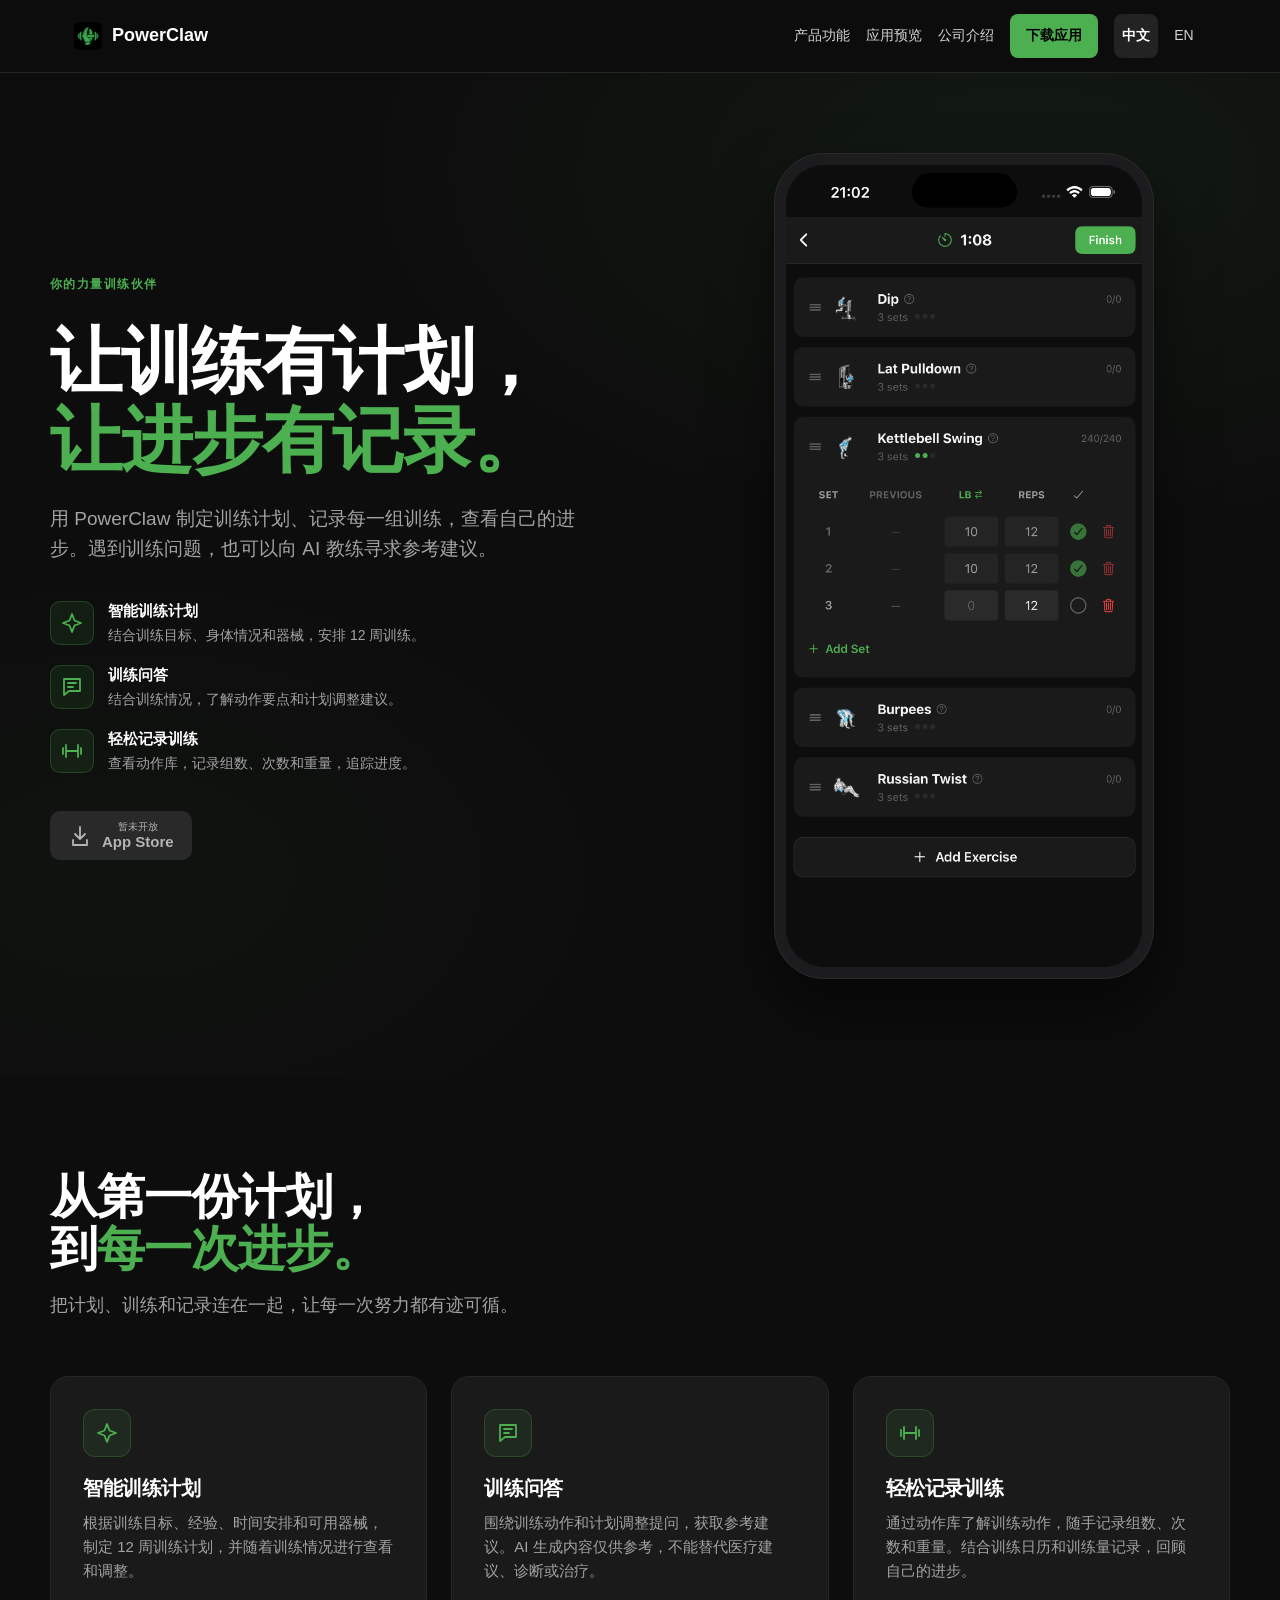
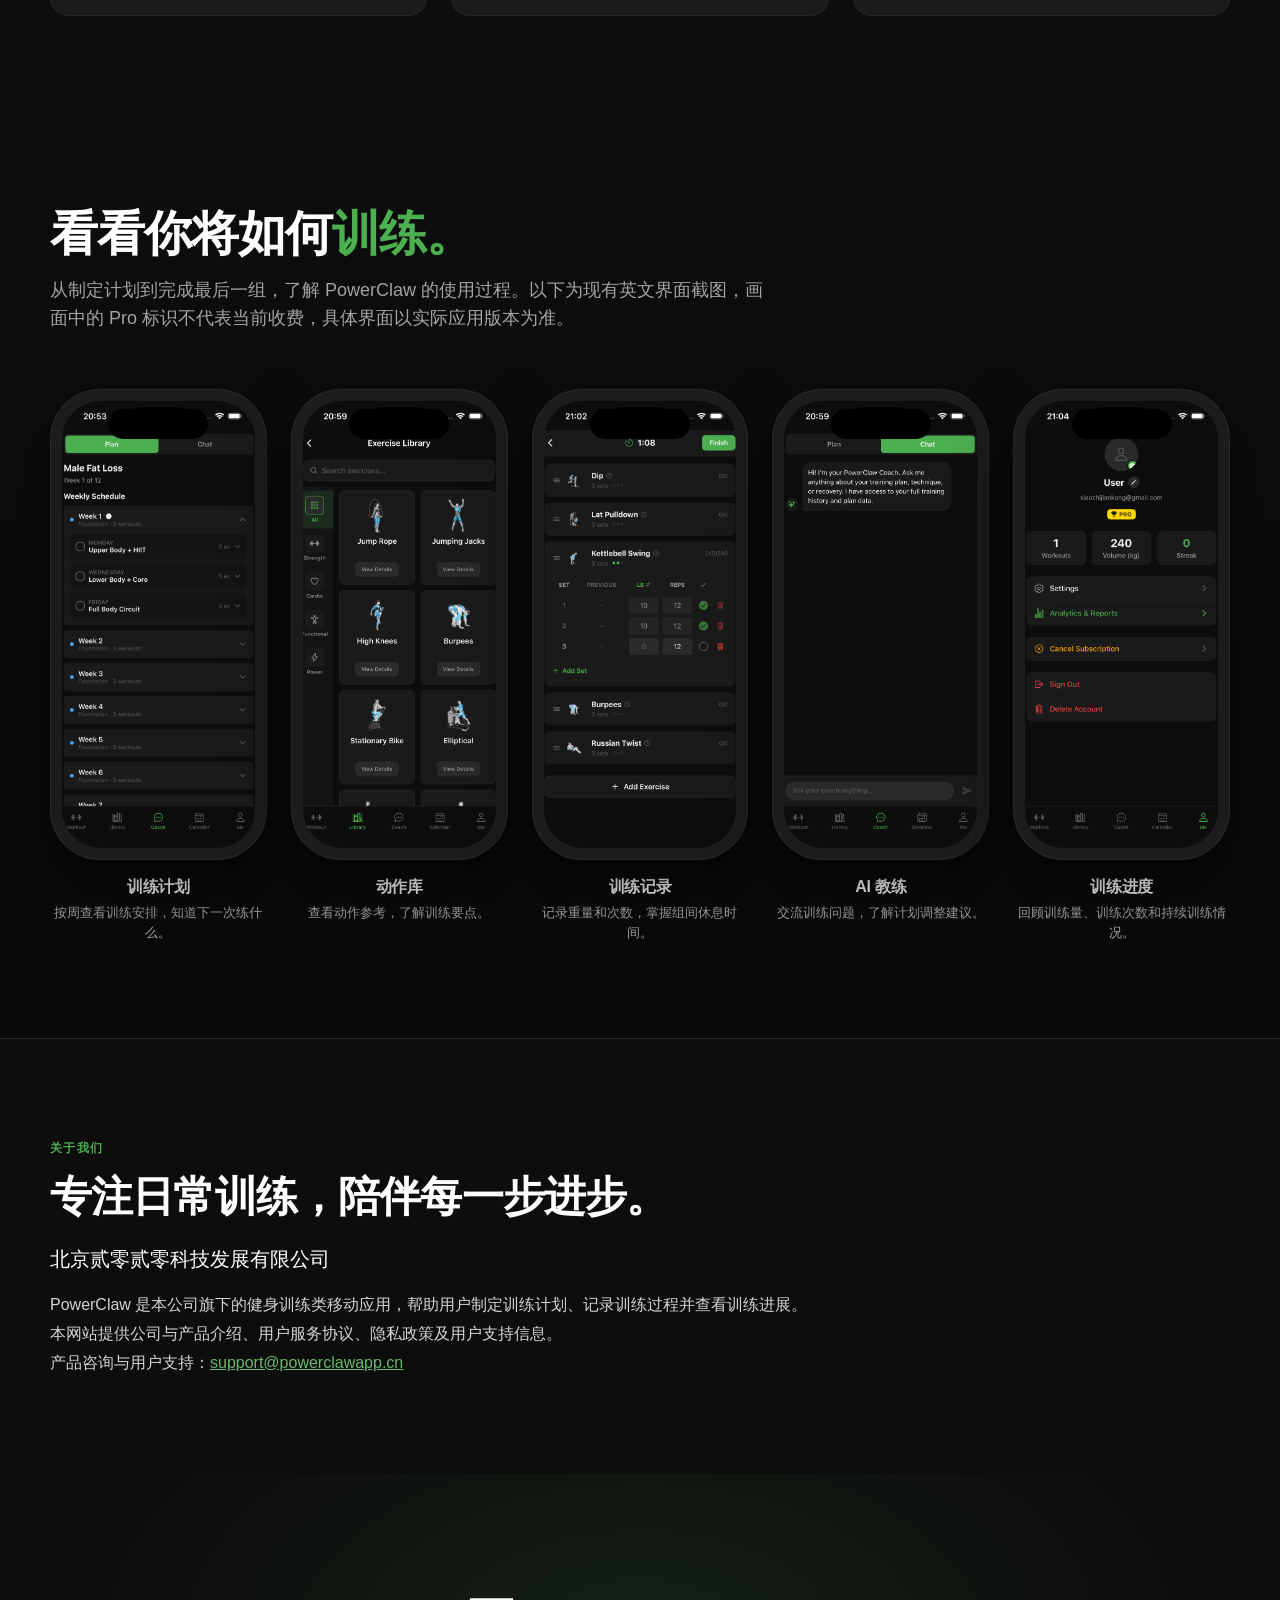
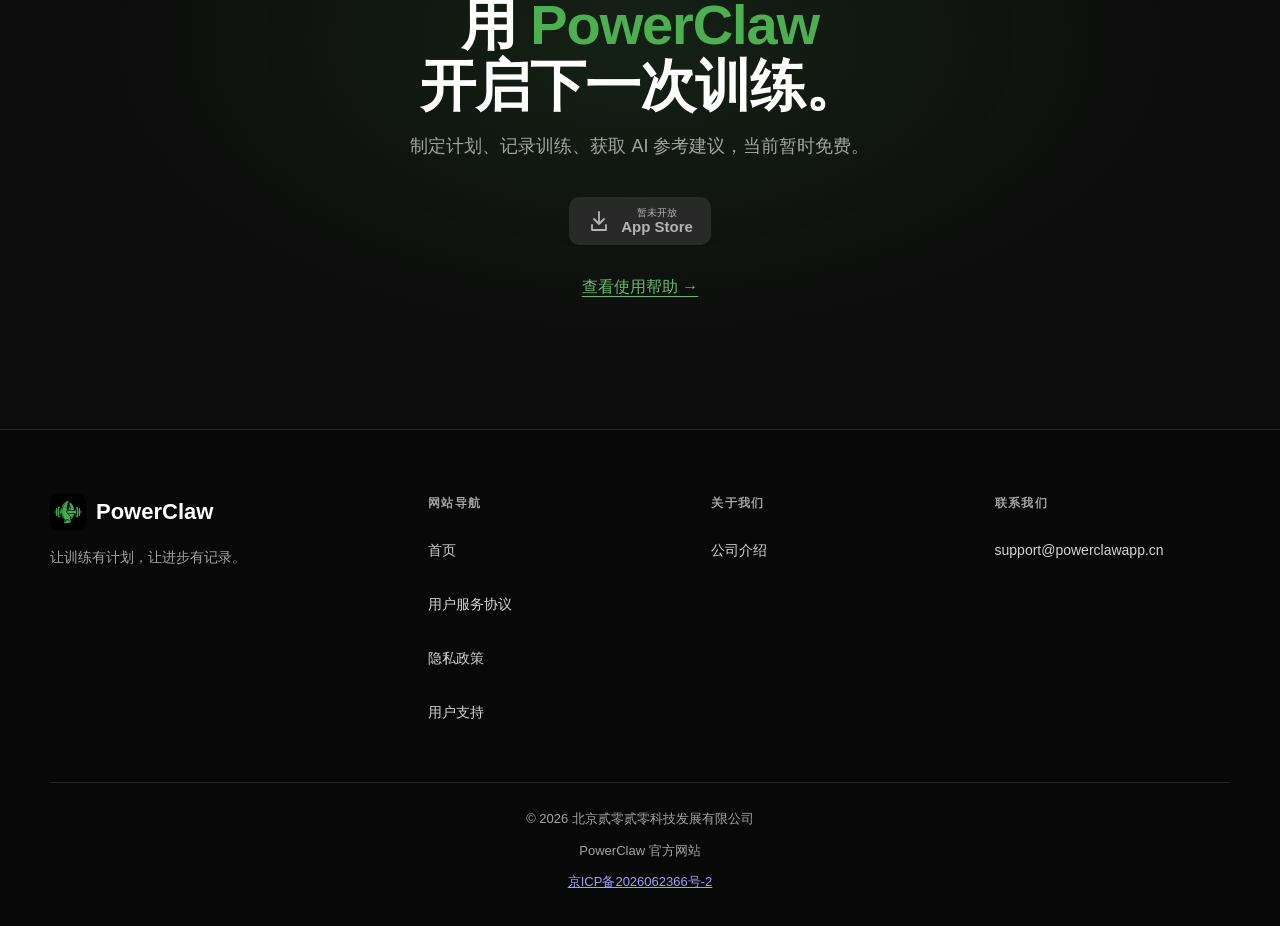
==== commit b1043eec: "Display approved ICP filing number on all pages" ====
--- a/index.html
+++ b/index.html
@@ -179,7 +179,7 @@
 <div><h2>关于我们</h2><ul><li><a href="/#about">公司介绍</a></li></ul></div>
 <div><h2>联系我们</h2><ul><li><a href="mailto:support@powerclawapp.cn">support@powerclawapp.cn</a></li></ul></div>
 </div><div class="footer-bottom"><span lang="zh-CN">© 2026 北京贰零贰零科技发展有限公司</span><span>PowerClaw 官方网站</span>
-<!-- Add verified ICP and public security filing numbers and their official query links here after approval. -->
+<a href="https://beian.miit.gov.cn/" target="_blank" rel="noopener noreferrer" lang="zh-CN">京ICP备2026062366号-2</a>
 </div></div></footer>
 </body>
 </html>
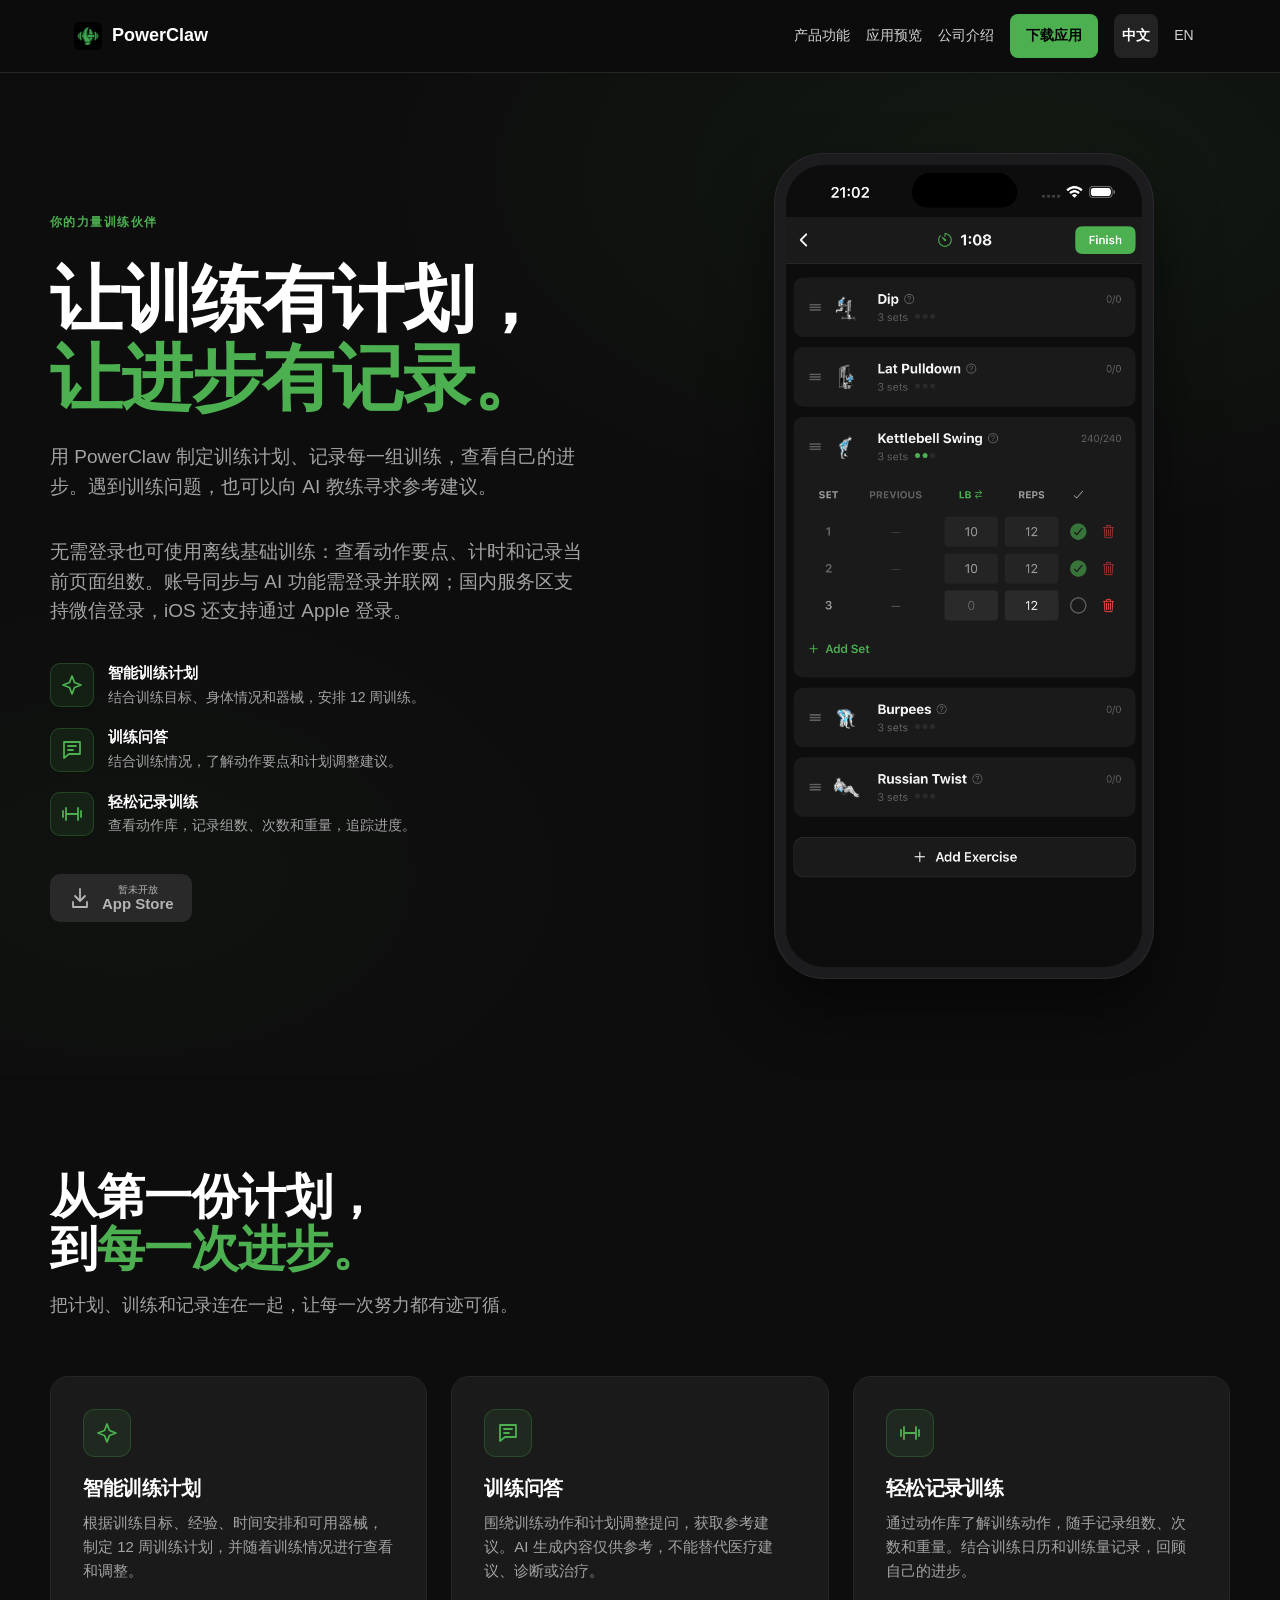
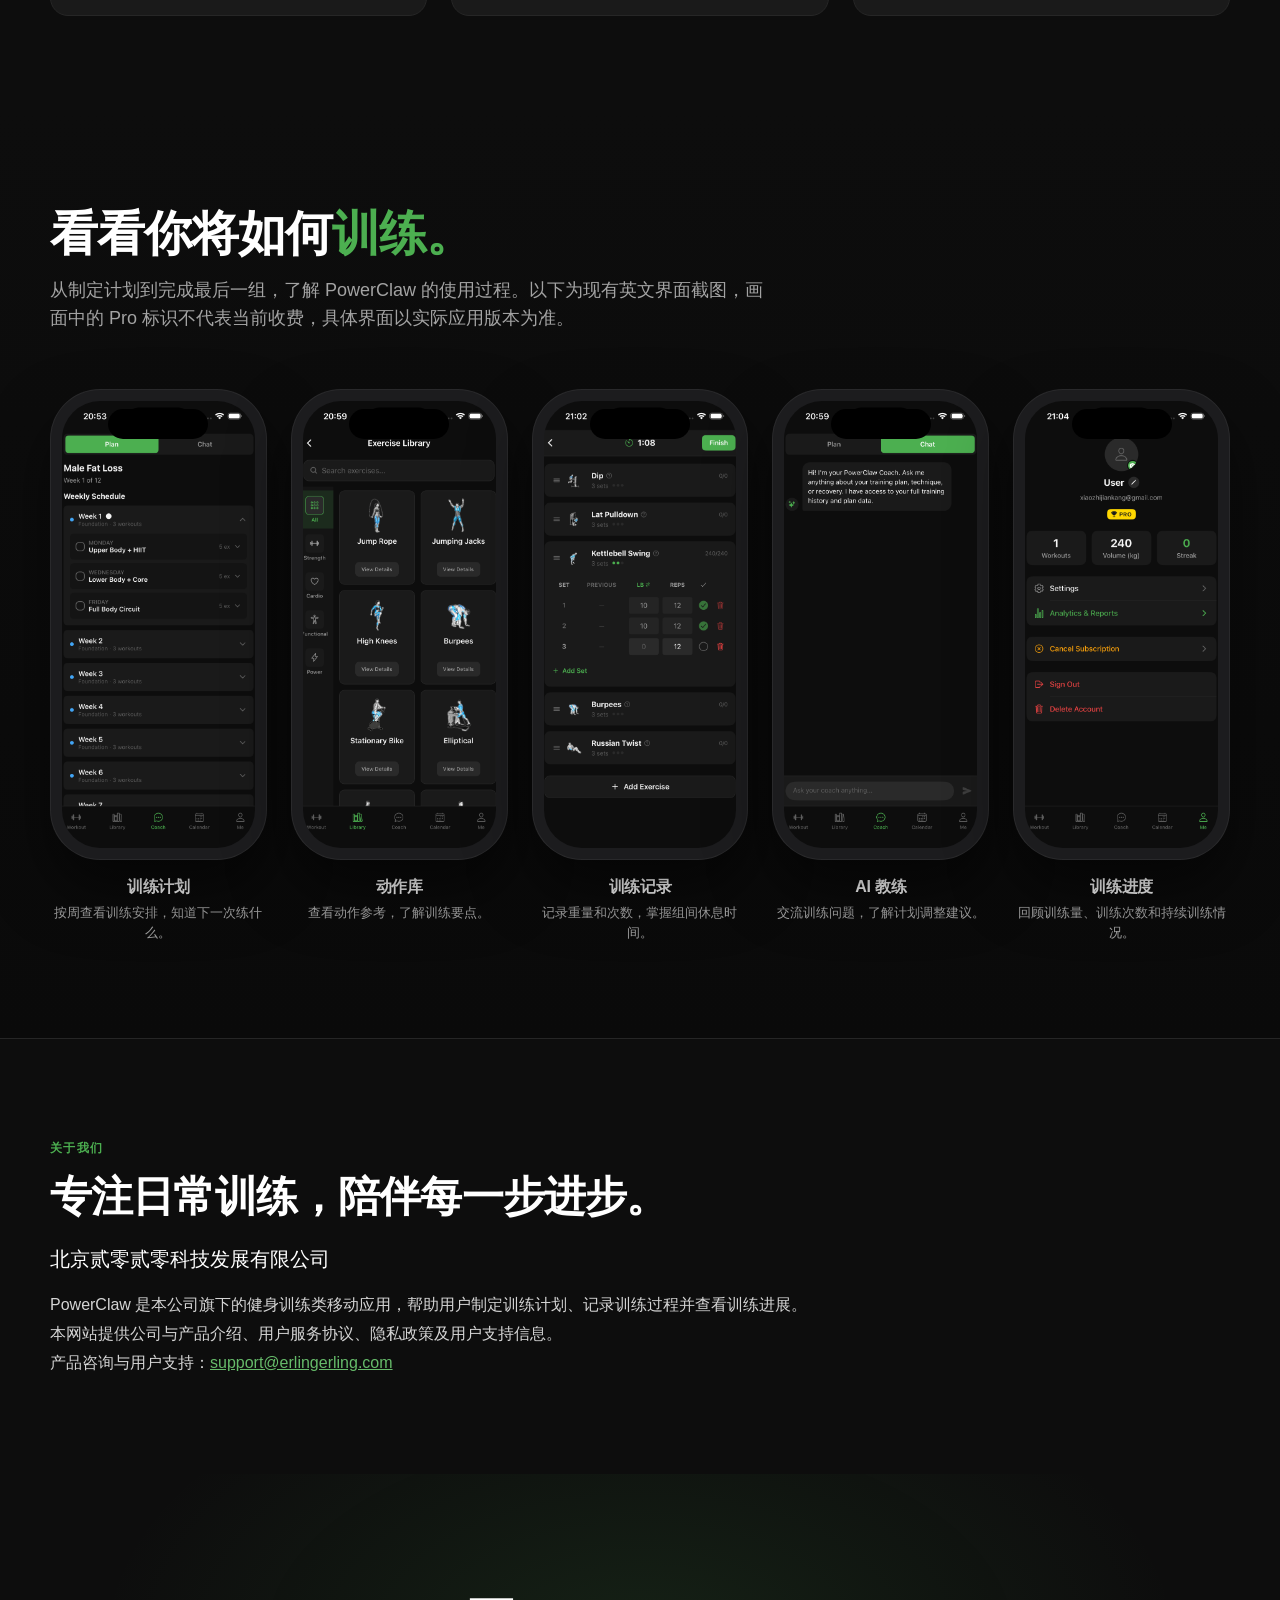
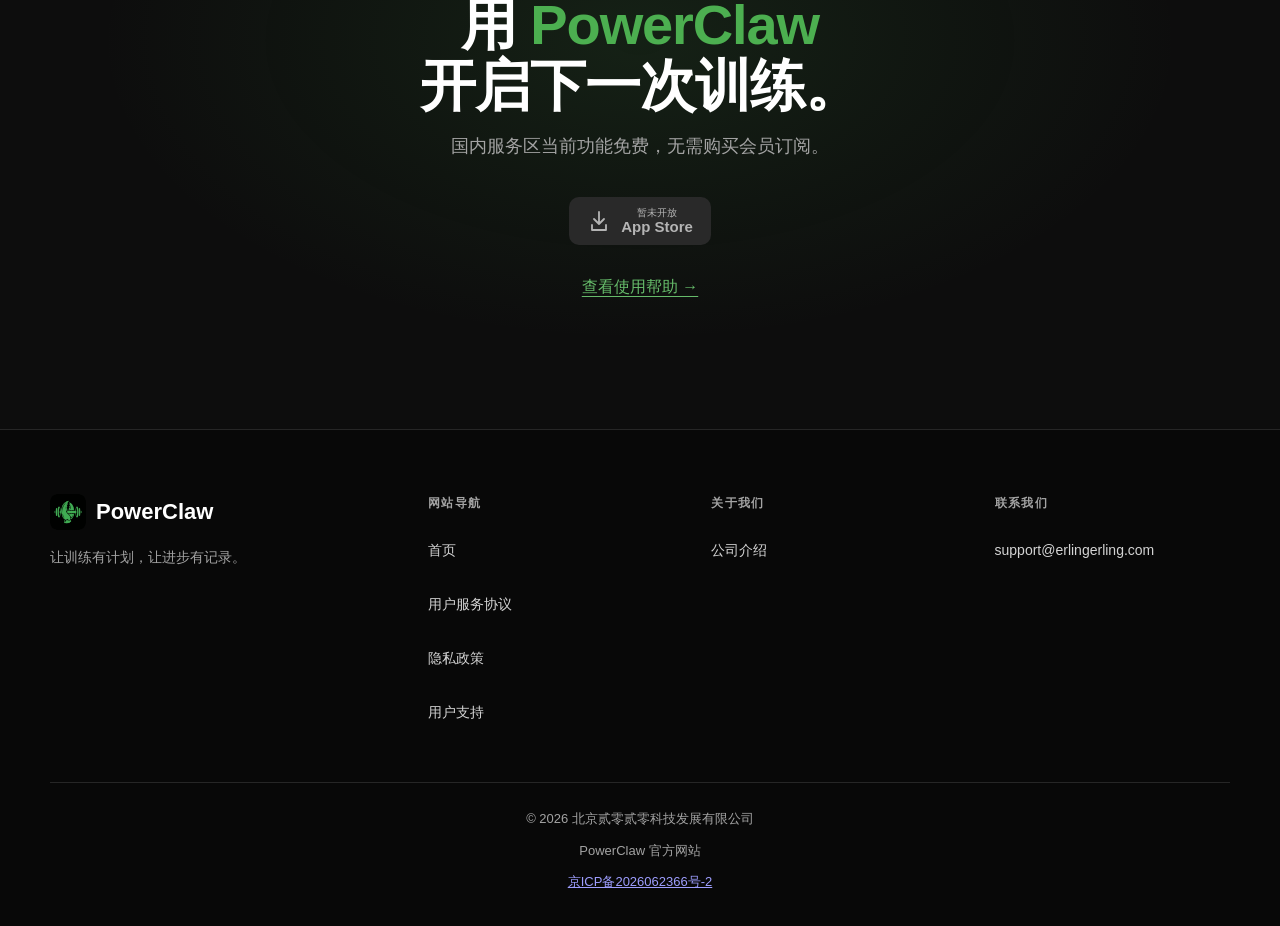
==== commit f10294ec: "Sync China website content with current app policies" ====
--- a/index.html
+++ b/index.html
@@ -7,17 +7,17 @@
 <meta name="description" content="北京贰零贰零科技发展有限公司旗下 PowerClaw 健身训练应用官方网站，提供训练计划、训练记录、产品介绍与用户支持。">
 <meta name="theme-color" content="#0D0D0D">
 <link rel="icon" type="image/png" href="/assets/logo.png">
-<link rel="canonical" href="https://powerclawapp.cn/">
-<link rel="alternate" hreflang="zh-CN" href="https://powerclawapp.cn/">
-<link rel="alternate" hreflang="en" href="https://powerclawapp.cn/en/">
-<link rel="alternate" hreflang="x-default" href="https://powerclawapp.cn/">
+<link rel="canonical" href="http://58.87.96.124/">
+<link rel="alternate" hreflang="zh-CN" href="http://58.87.96.124/">
+<link rel="alternate" hreflang="en" href="http://58.87.96.124/en/">
+<link rel="alternate" hreflang="x-default" href="http://58.87.96.124/">
 <meta property="og:title" content="PowerClaw — 让训练有计划，让进步有记录">
 <meta property="og:description" content="北京贰零贰零科技发展有限公司旗下 PowerClaw 健身训练应用官方网站，提供训练计划、训练记录、产品介绍与用户支持。">
 <meta property="og:type" content="website">
-<meta property="og:url" content="https://powerclawapp.cn/">
+<meta property="og:url" content="http://58.87.96.124/">
 <meta property="og:locale" content="zh_CN">
 <meta property="og:locale:alternate" content="en_US">
-<meta property="og:image" content="https://powerclawapp.cn/assets/logo.png">
+<meta property="og:image" content="http://58.87.96.124/assets/logo.png">
 
 <link rel="stylesheet" href="/assets/home.css">
 <link rel="stylesheet" href="/assets/shared.css">
@@ -48,6 +48,8 @@
       <div class="eyebrow">你的力量训练伙伴</div>
       <h1>让训练有计划，<br><span>让进步有记录。</span></h1>
       <p class="lead">用 PowerClaw 制定训练计划、记录每一组训练，查看自己的进步。遇到训练问题，也可以向 AI 教练寻求参考建议。</p>
+
+      <p class="lead">无需登录也可使用离线基础训练：查看动作要点、计时和记录当前页面组数。账号同步与 AI 功能需登录并联网；国内服务区支持微信登录，iOS 还支持通过 Apple 登录。</p>
 
       <div class="hero-pillars">
         <div class="hero-pillar">
@@ -157,12 +159,12 @@
   </div>
 </section>
 
-<section class="section" id="about"><div class="container"><div class="eyebrow">关于我们</div><h2>专注日常训练，陪伴每一步进步。</h2><p class="company-name" lang="zh-CN">北京贰零贰零科技发展有限公司</p><p class="company-copy">PowerClaw 是本公司旗下的健身训练类移动应用，帮助用户制定训练计划、记录训练过程并查看训练进展。本网站提供公司与产品介绍、用户服务协议、隐私政策及用户支持信息。</p><p class="company-copy">产品咨询与用户支持：<a href="mailto:support@powerclawapp.cn">support@powerclawapp.cn</a></p></div></section>
+<section class="section" id="about"><div class="container"><div class="eyebrow">关于我们</div><h2>专注日常训练，陪伴每一步进步。</h2><p class="company-name" lang="zh-CN">北京贰零贰零科技发展有限公司</p><p class="company-copy">PowerClaw 是本公司旗下的健身训练类移动应用，帮助用户制定训练计划、记录训练过程并查看训练进展。本网站提供公司与产品介绍、用户服务协议、隐私政策及用户支持信息。</p><p class="company-copy">产品咨询与用户支持：<a href="mailto:support@erlingerling.com">support@erlingerling.com</a></p></div></section>
 <!-- CTA -->
 <section class="cta" id="download">
   <div class="container">
     <h2>用 <span>PowerClaw</span><br>开启下一次训练。</h2>
-    <p>制定计划、记录训练、获取 AI 参考建议，当前暂时免费。</p>
+    <p>国内服务区当前功能免费，无需购买会员订阅。</p>
     <div class="stores">
       <!-- DOWNLOAD_BUTTON_START -->
         <button type="button" class="store-btn" disabled aria-label="iOS 下载暂未开放"><svg viewBox="0 0 24 24" aria-hidden="true" focusable="false"><path d="M12 3v12m-5-5 5 5 5-5M5 16v5h14v-5"/></svg><span class="meta"><small>暂未开放</small><strong>App Store</strong></span></button>
@@ -177,7 +179,7 @@
 <div class="footer-brand"><a class="logo" href="/"><img src="/assets/logo.png" alt="" width="36" height="36">PowerClaw</a><p>让训练有计划，让进步有记录。</p></div>
 <div><h2>网站导航</h2><ul><li><a href="/">首页</a></li><li><a href="/terms/">用户服务协议</a></li><li><a href="/privacy/">隐私政策</a></li><li><a href="/support/">用户支持</a></li></ul></div>
 <div><h2>关于我们</h2><ul><li><a href="/#about">公司介绍</a></li></ul></div>
-<div><h2>联系我们</h2><ul><li><a href="mailto:support@powerclawapp.cn">support@powerclawapp.cn</a></li></ul></div>
+<div><h2>联系我们</h2><ul><li><a href="mailto:support@erlingerling.com">support@erlingerling.com</a></li></ul></div>
 </div><div class="footer-bottom"><span lang="zh-CN">© 2026 北京贰零贰零科技发展有限公司</span><span>PowerClaw 官方网站</span>
 <a href="https://beian.miit.gov.cn/" target="_blank" rel="noopener noreferrer" lang="zh-CN">京ICP备2026062366号-2</a>
 </div></div></footer>
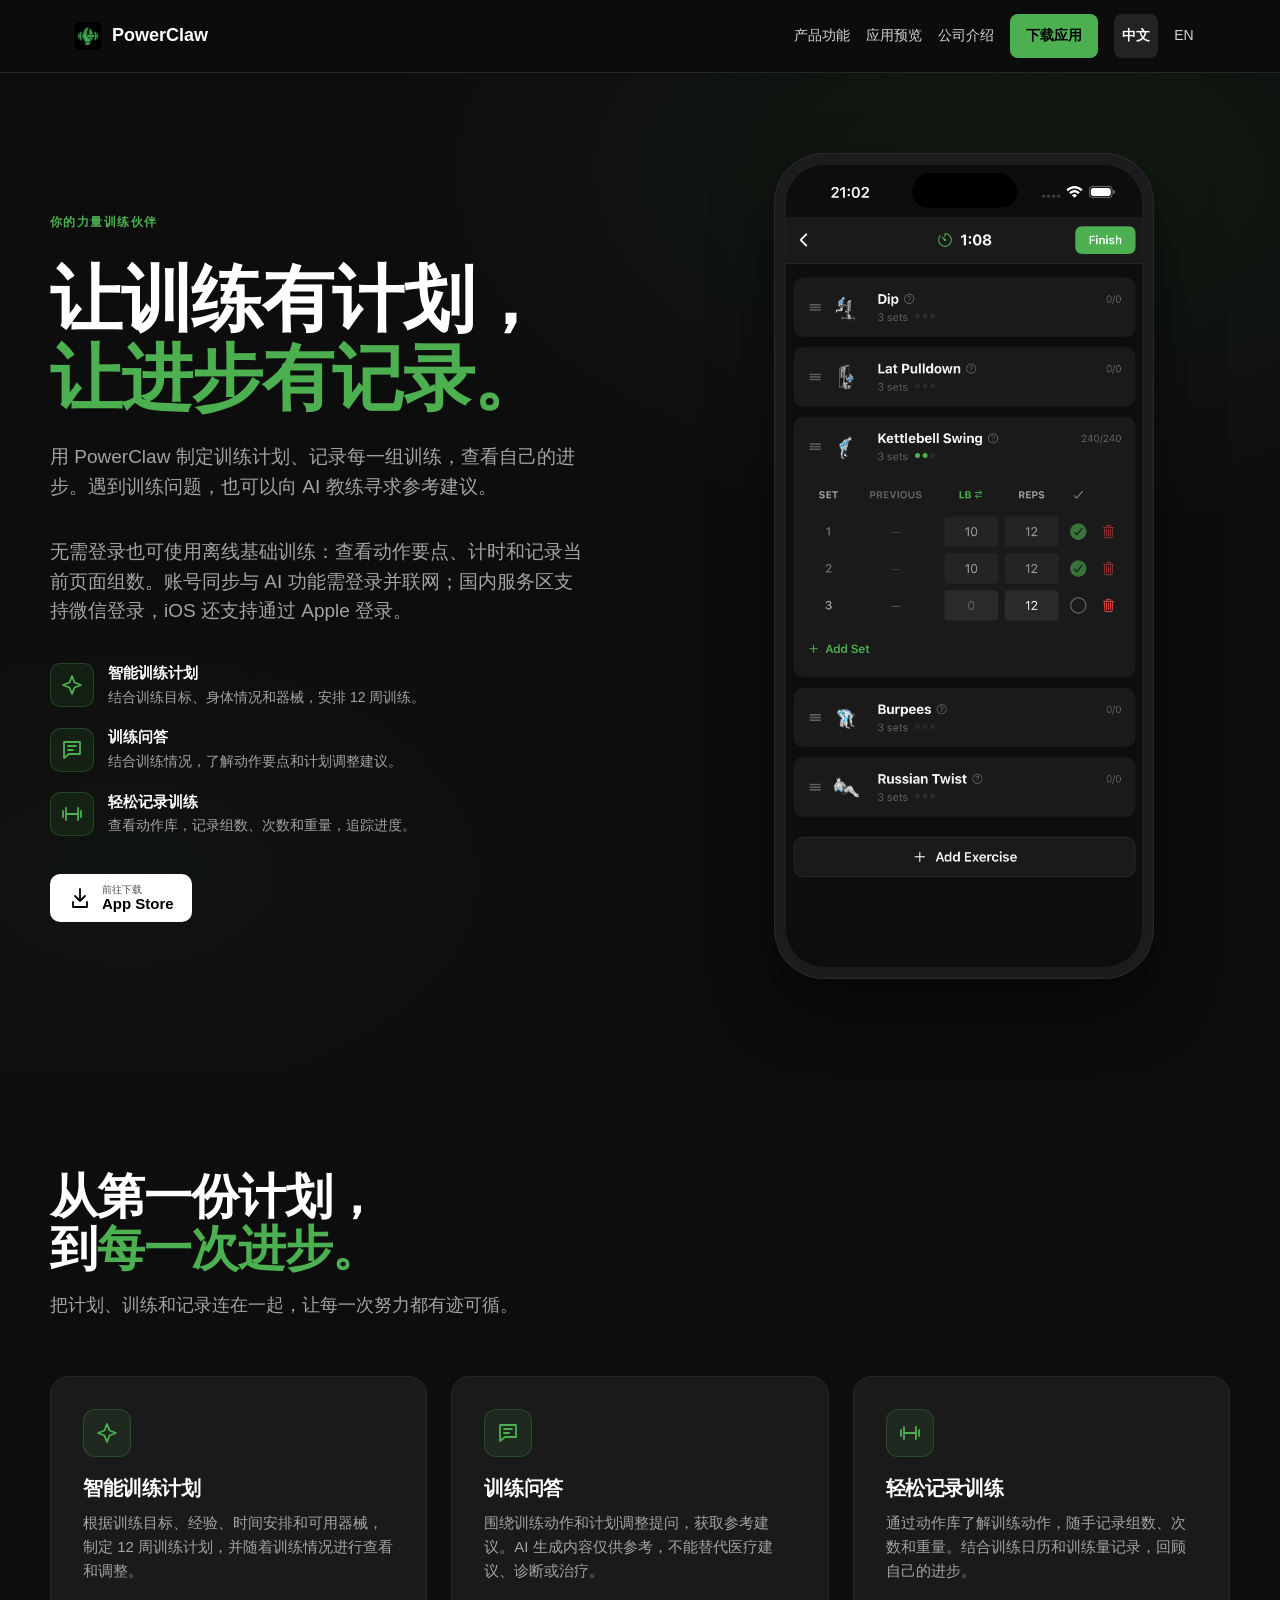
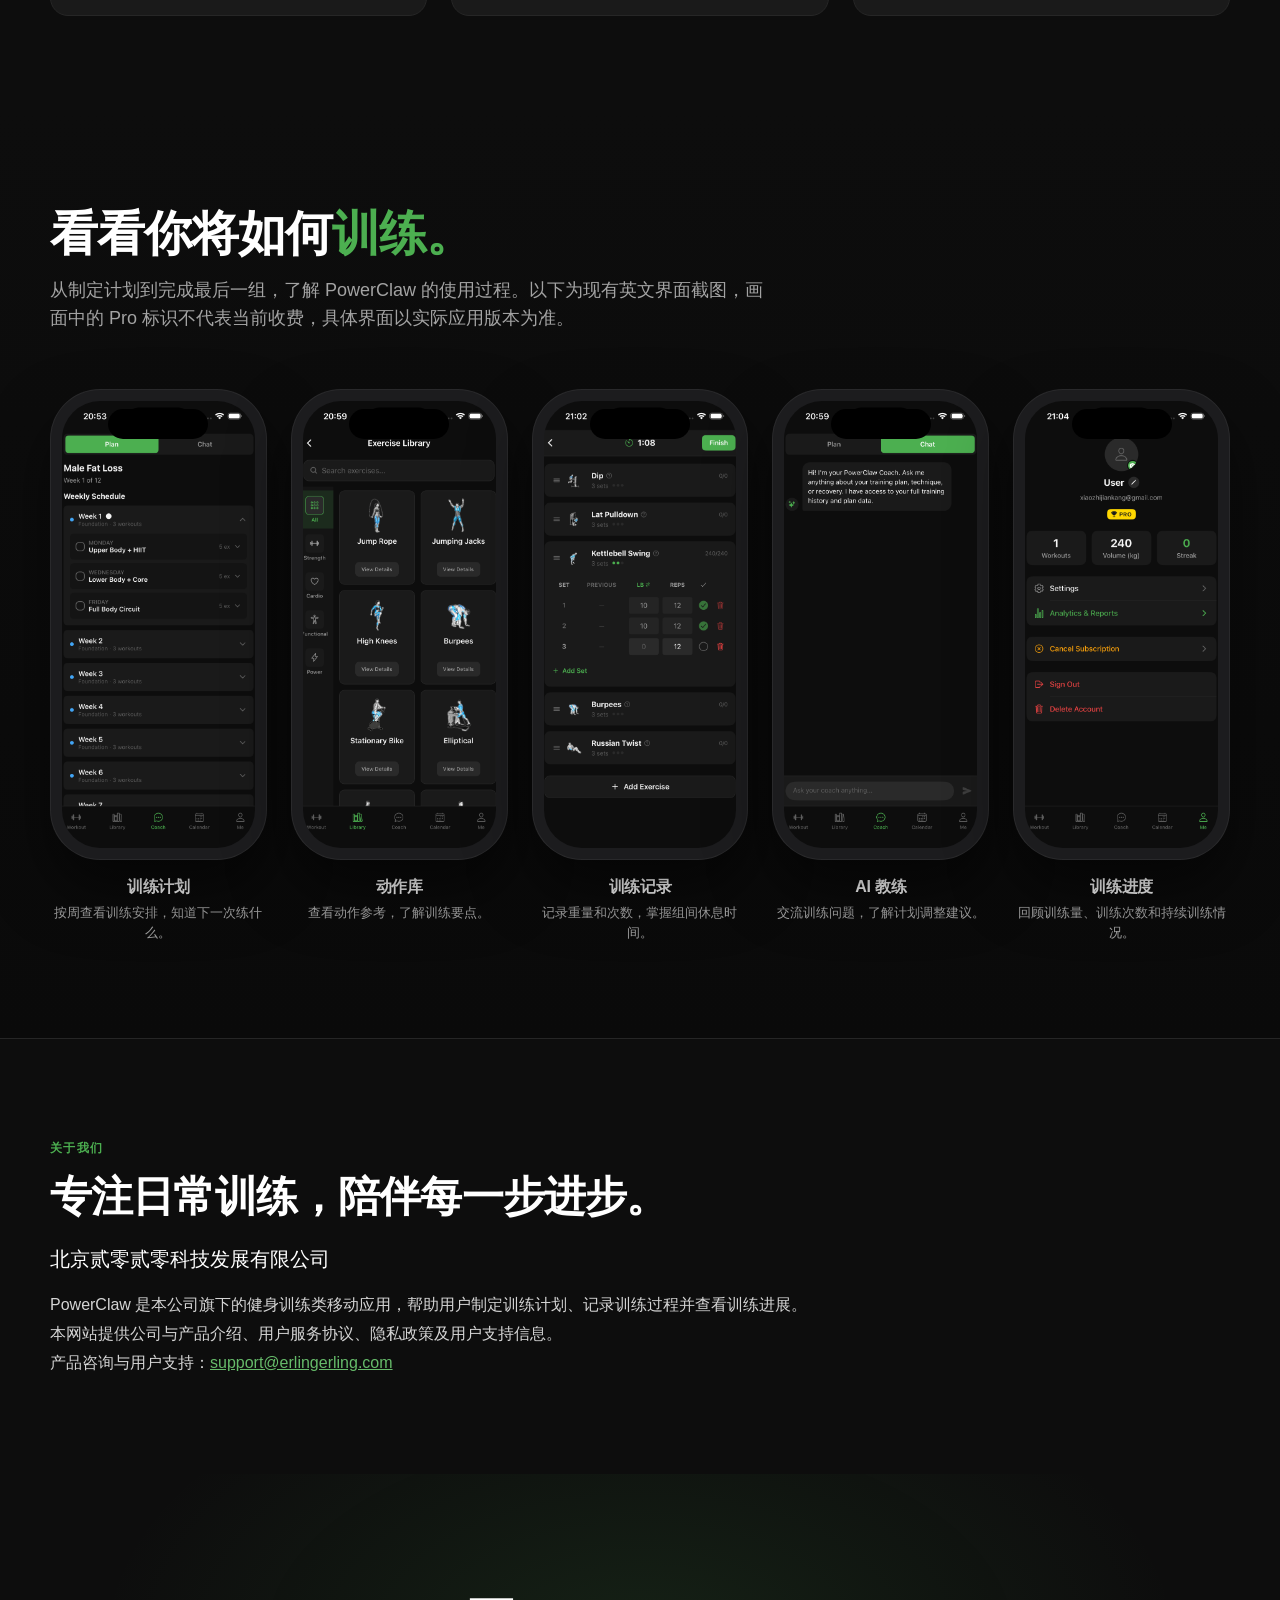
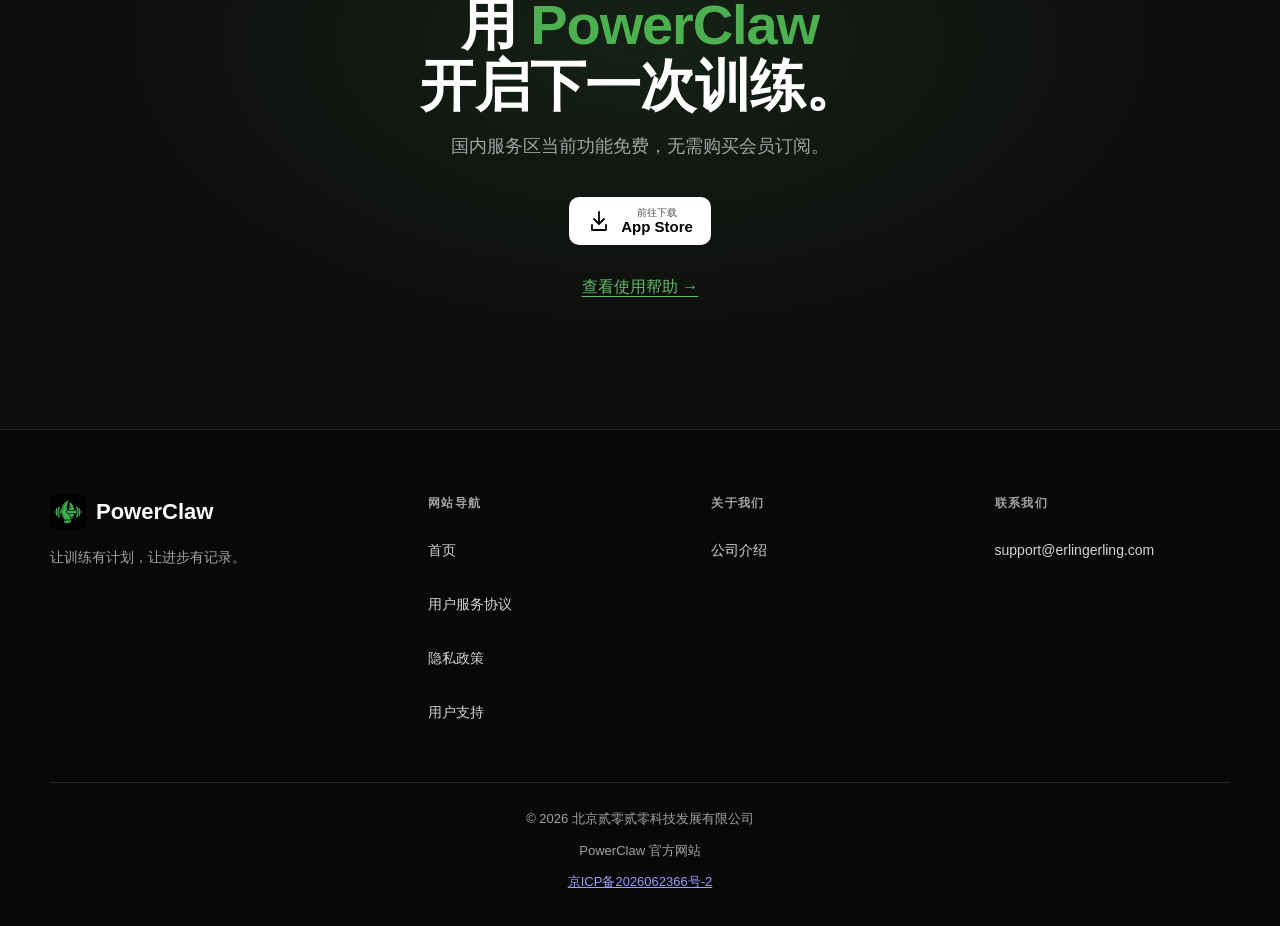
==== commit dae387a3: "fix: enable China App Store links on both websites" ====
--- a/index.html
+++ b/index.html
@@ -77,7 +77,7 @@
 
       <div class="stores">
         <!-- DOWNLOAD_BUTTON_START -->
-        <button type="button" class="store-btn" disabled aria-label="iOS 下载暂未开放"><svg viewBox="0 0 24 24" aria-hidden="true" focusable="false"><path d="M12 3v12m-5-5 5 5 5-5M5 16v5h14v-5"/></svg><span class="meta"><small>暂未开放</small><strong>App Store</strong></span></button>
+        <a class="store-btn" href="https://apps.apple.com/cn/app/powerclaw/id6761604798" target="_blank" rel="noopener noreferrer" aria-label="在 App Store 下载 PowerClaw"><svg viewBox="0 0 24 24" aria-hidden="true" focusable="false"><path d="M12 3v12m-5-5 5 5 5-5M5 16v5h14v-5"/></svg><span class="meta"><small>前往下载</small><strong>App Store</strong></span></a>
         <!-- DOWNLOAD_BUTTON_END -->
       </div>
     </div>
@@ -167,7 +167,7 @@
     <p>国内服务区当前功能免费，无需购买会员订阅。</p>
     <div class="stores">
       <!-- DOWNLOAD_BUTTON_START -->
-        <button type="button" class="store-btn" disabled aria-label="iOS 下载暂未开放"><svg viewBox="0 0 24 24" aria-hidden="true" focusable="false"><path d="M12 3v12m-5-5 5 5 5-5M5 16v5h14v-5"/></svg><span class="meta"><small>暂未开放</small><strong>App Store</strong></span></button>
+        <a class="store-btn" href="https://apps.apple.com/cn/app/powerclaw/id6761604798" target="_blank" rel="noopener noreferrer" aria-label="在 App Store 下载 PowerClaw"><svg viewBox="0 0 24 24" aria-hidden="true" focusable="false"><path d="M12 3v12m-5-5 5 5 5-5M5 16v5h14v-5"/></svg><span class="meta"><small>前往下载</small><strong>App Store</strong></span></a>
         <!-- DOWNLOAD_BUTTON_END -->
     </div>
     <a class="support-link" href="/support/">查看使用帮助 →</a>
